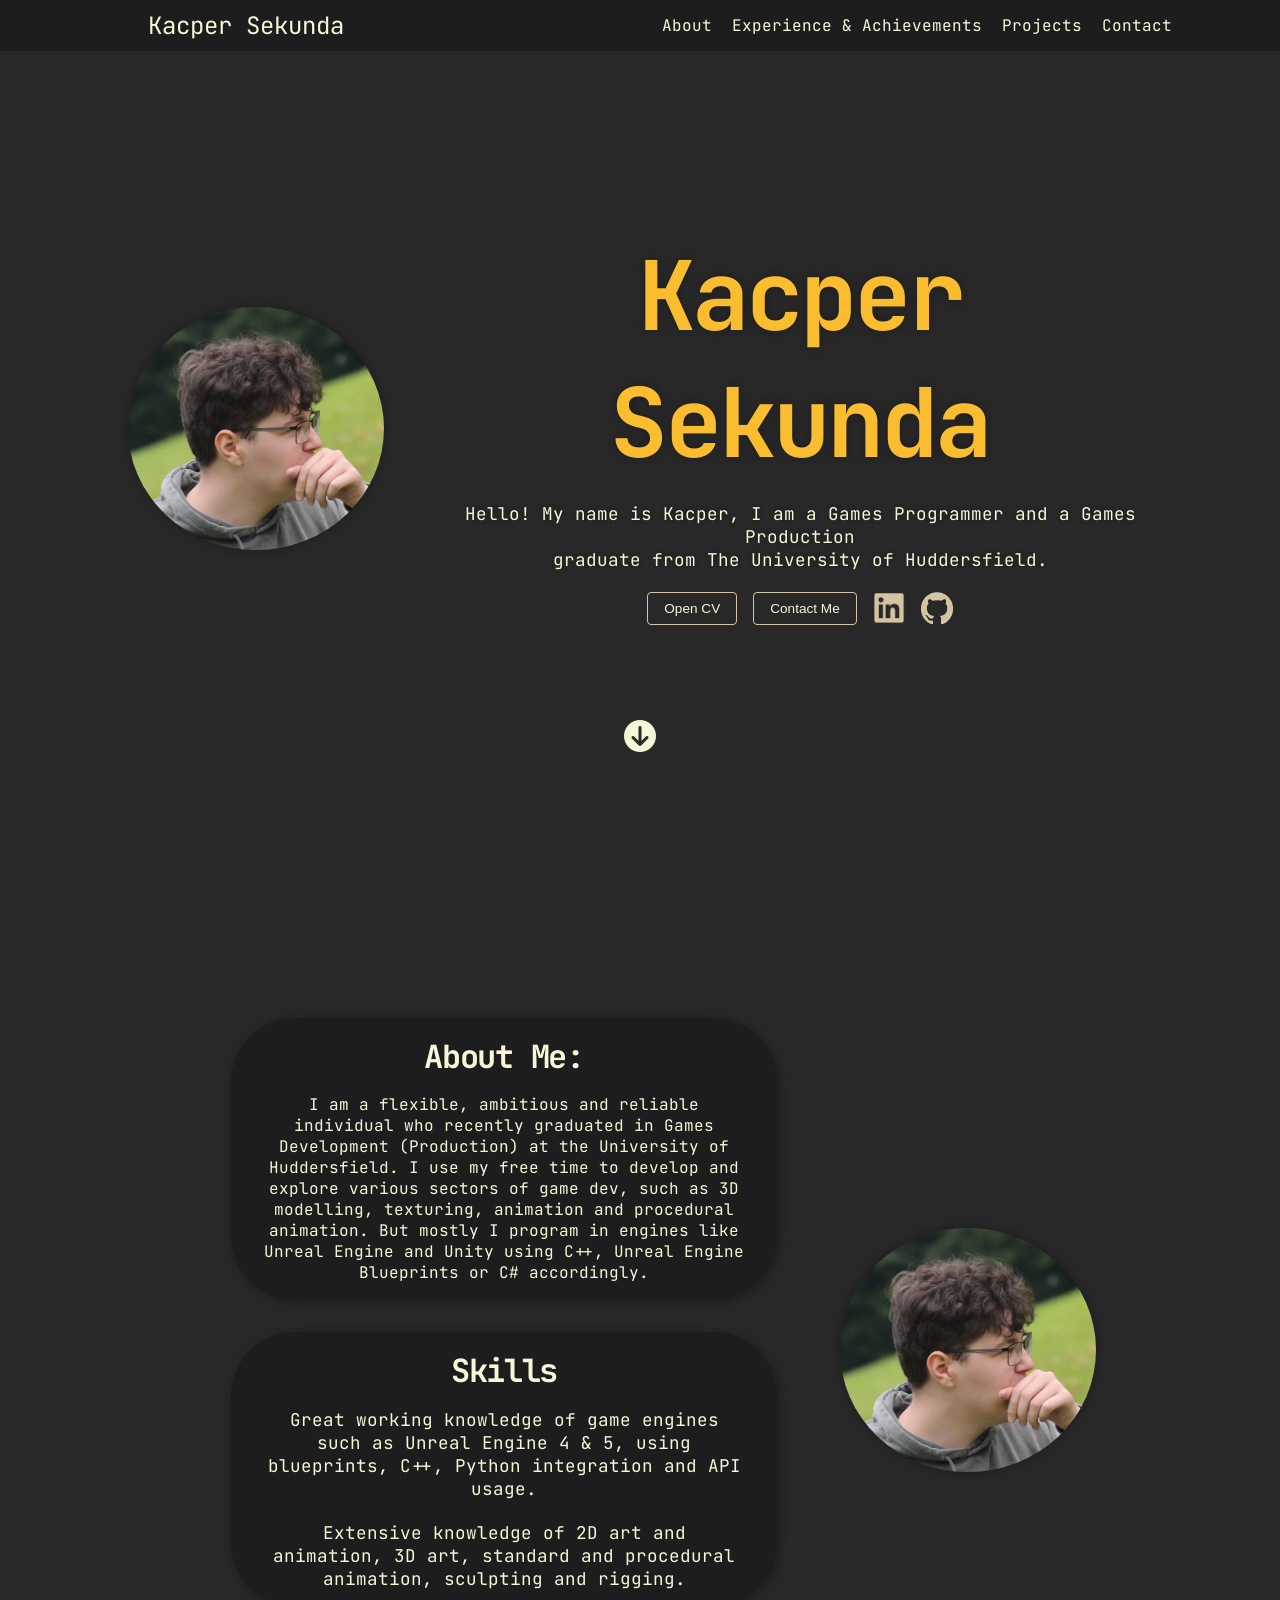
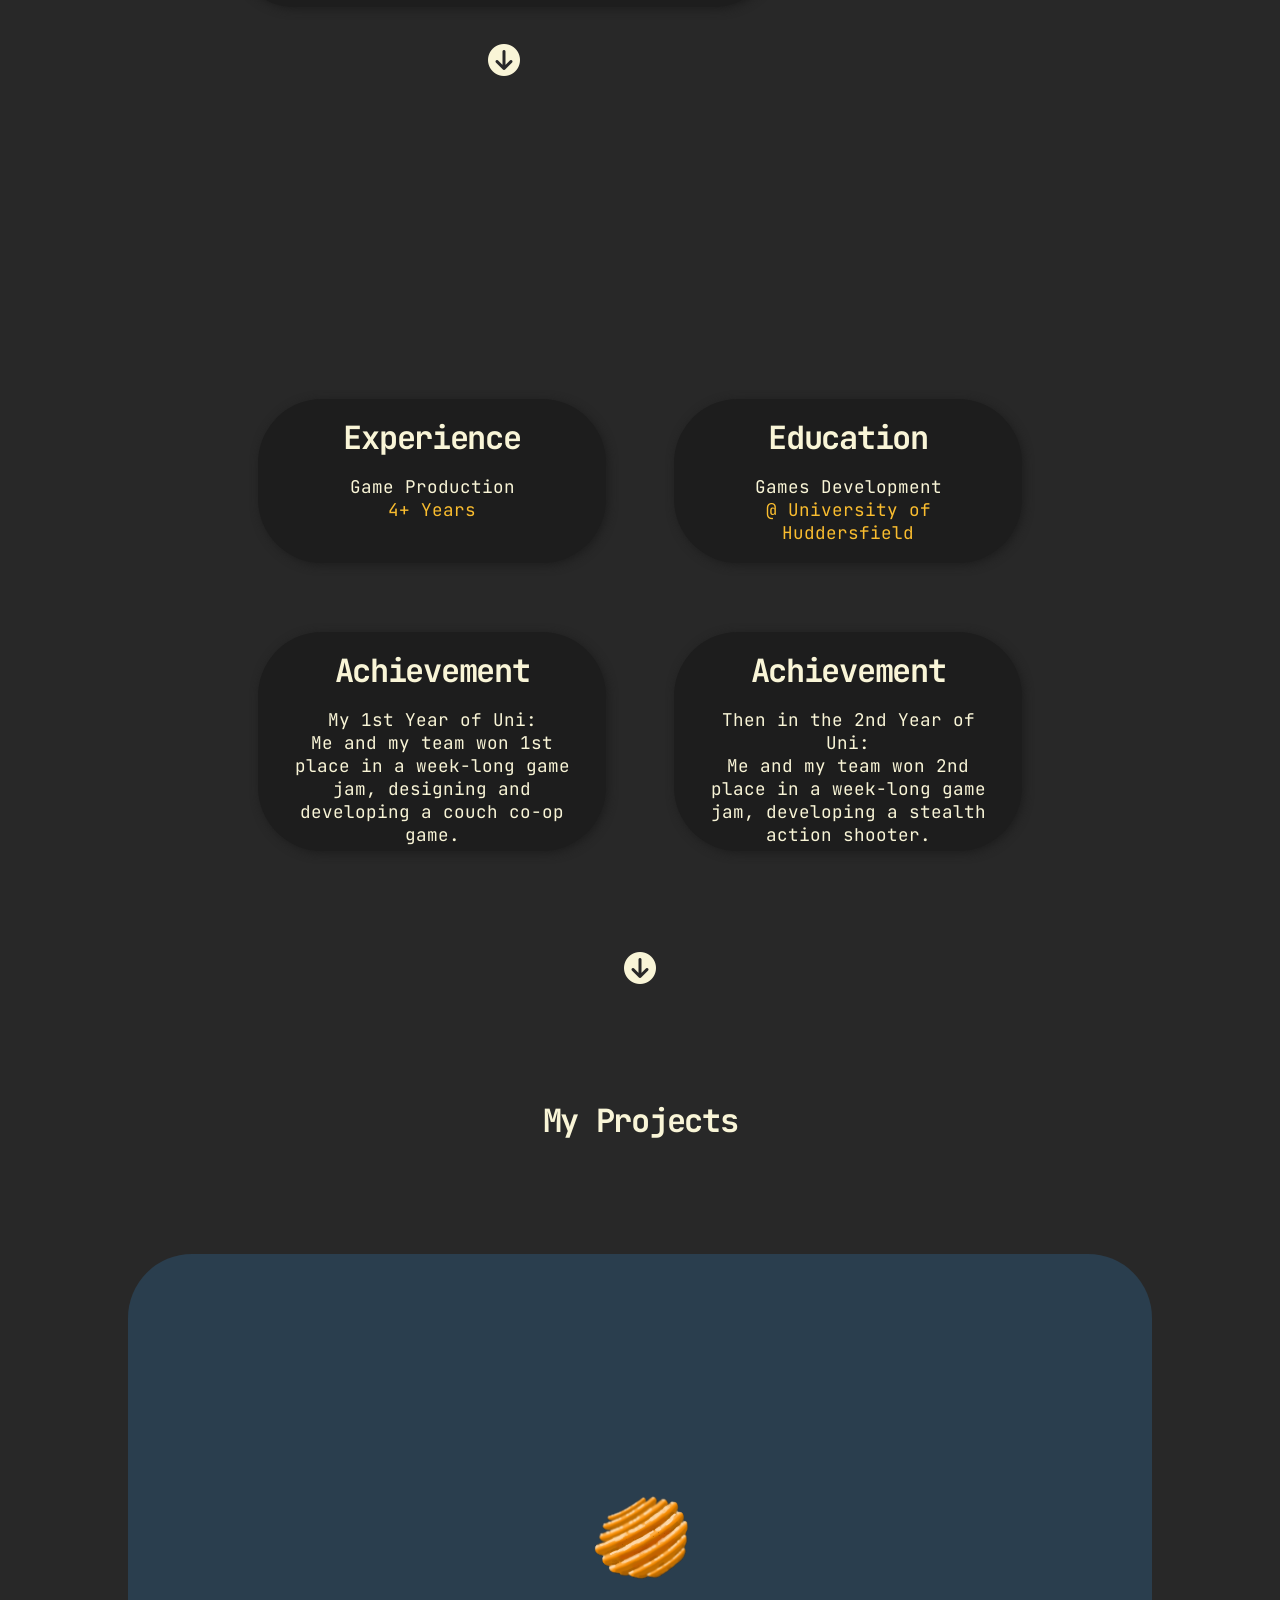
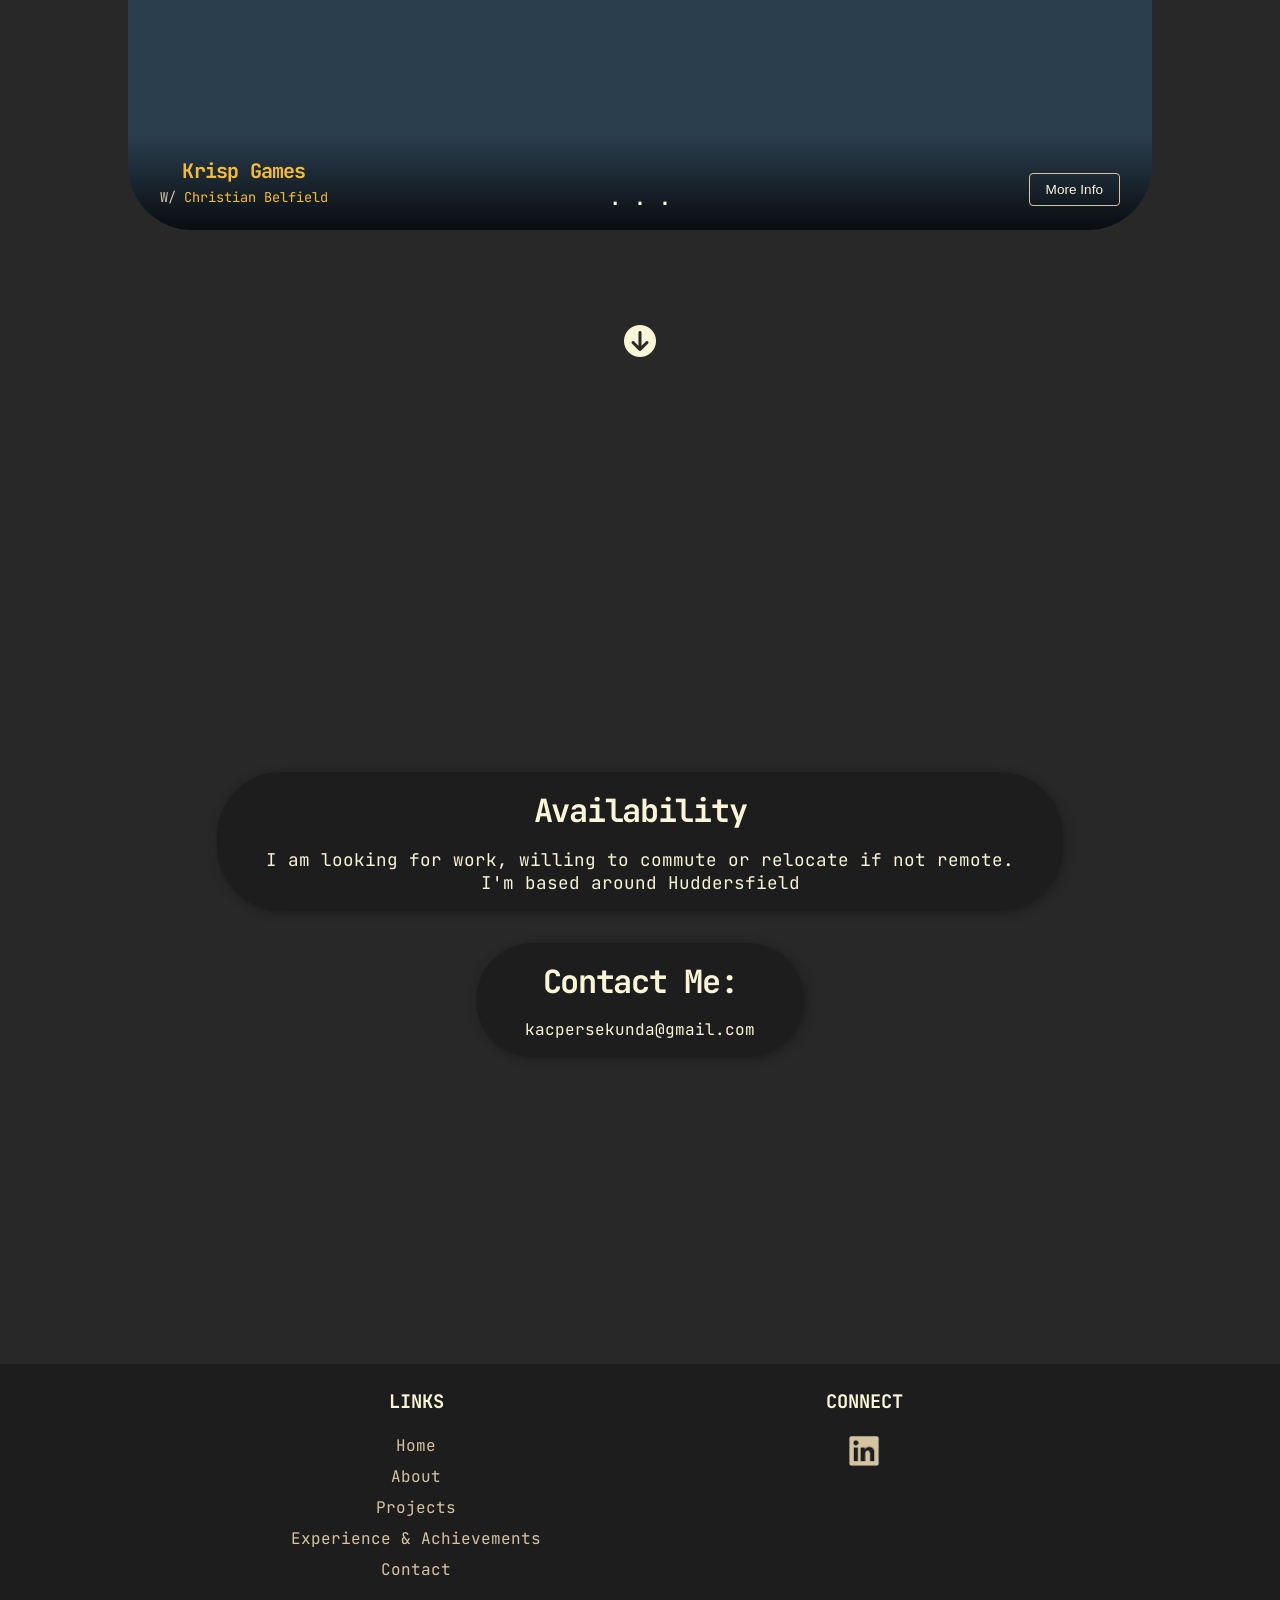
==== index.html @ 8e367804 "📜- Website Rewrite" ====
<!DOCTYPE html>
<html lang="en">

<!-- Google / Search Engine Tags -->
<meta itemprop="name" content="Kacper Sekunda's Dev Website" />
<meta itemprop="description" content="Learn more about me and my work!" />
<meta itemprop="image" content="" />

<!-- Facebook Meta Tags -->
<meta property="og:url" content="https://www.kacpersekundadev.co.uk/" />
<meta property="og:type" content="website" />
<meta property="og:title" content="Kacper Sekunda's Dev Website" />
<meta property="og:description" content="Learn more about me and my work!" />
<meta property="og:image" content="" />

<!-- Twitter Meta Tags -->
<meta name="twitter:card" content="summary_large_image" />
<meta name="twitter:title" content="Kacper Sekunda's Dev Website" />
<meta name="twitter:description" content="Learn more about me and my work!" />
<meta name="twitter:image" content="" />


<head>
    <meta charset="UTF-8">
    <meta name="viewport" content="width=device-width, initial-scale=1.0">
    <title>My Portfolio</title>
    <link rel="stylesheet" href="style.css"/>
    <link rel="stylesheet" href="https://cdnjs.cloudflare.com/ajax/libs/font-awesome/6.5.0/css/all.min.css">
</head>
<body>
    <nav id="header">
        <script>
        fetch('/modules/header.html')
        .then(r => r.text())
        .then(d => document.getElementById('header').innerHTML = d);
    </script>  
    </nav>
    <section id="home">
        <div class="profile">
            <img class="profile-picture" src="assets\profile-picture.png">
            <div class="profile-description">
                <h1 class="home-title-text">Kacper Sekunda</h1>
                <p class="home-text-p1">Hello! My name is Kacper, I am a Games Programmer and a Games Production <br> graduate from The University of Huddersfield.</p>
                <br>
                <div class="profile-links">
                    <button class="button" onclick="window.open('assets/CV-2026.pdf')">Open CV</button>
                    <button class="button" onclick="location.href='#contact'">Contact Me</button>
                    <img src="./assets/linkedin-logo.png" alt="LinkedIn Profile"
                    class="icon" onclick="location.href='https://www.linkedin.com/in/kacper-sekunda-793a212b4/'"
                    />
                    <img src="./assets/github-logo.png" alt="Github Profile"
                    class="icon" onclick="location.href='https://github.com/Kacper-Sekunda/'"
                    />
                </div>
            </div>
        </div>
        <a class="home-arrow" href="#about"><i class="fa-solid fa-circle-arrow-down"></i></a>
    </section>
    <section id="about">
        <div class="about-container">
            <div class="panel-2">
                <h2>About Me:</h2>
                <p">I am a flexible, ambitious and reliable individual who recently graduated in Games Development (Production) 
                at the University of Huddersfield. I use my free time to develop and explore various sectors of game dev, such as 3D modelling, texturing, animation 
                and procedural animation. But mostly I program in engines like Unreal Engine and Unity using C++, Unreal Engine Blueprints or C# accordingly.</p> 
            </div>
            <div class="panel-2">
                <h2>Skills</h2>
                <p>Great working knowledge of game engines such as Unreal Engine 4 & 5, using blueprints, C++, Python integration and API usage.</p>
                <br>
                <p>Extensive knowledge of 2D art and animation, 3D art, standard and procedural animation, sculpting and rigging.</p>
            </div>
            <a class="home-arrow" href="#achievements"><i class="fa-solid fa-circle-arrow-down"></i></a>
        </div>
        <img class="about-picture" src="assets\profile-picture.png" alt="Kacper's Profile Picture">
    </section>
    <section id="achievements">
        <div class="about-grid">
            <div class="panel">
                <h2>Experience</h2>
                <p>Game Production</p>
                <p style="color: var(--highlight);">4+ Years</p>
            </div>
            <div class="panel">
                <h2>Education</h2>
                <p>Games Development</p>
                <p style="color: var(--highlight);">@ University of Huddersfield</p>
            </div>
            <div class="panel">
                <h2>Achievement</h2>
                <p>My 1st Year of Uni:</p>
                <p>Me and my team won 1st place in a week-long game jam, designing and developing a couch co-op game.</p>
            </div>
            <div class="panel">
                <h2>Achievement</h2>
                <p>Then in the 2nd Year of Uni:</p>
                <p>Me and my team won 2nd place in a week-long game jam, developing a stealth action shooter.</p>
            </div>
        </div>
        <a class="home-arrow" href="#projects"><i class="fa-solid fa-circle-arrow-down"></i></a>
    </section>
    <section id="projects">
        <!--Skillthrive tutorial for image slider: https://www.youtube.com/watch?v=McPdzhLRzCg-->
        <h2 style="margin-top: -12rem;">My Projects</h2>
        <div class="slider-wrapper">
            <div class="slider">
                <div class="project">
                <img src="assets\Krisp-Background.png">
            <div class="project-info">
                <div class="project-text">
                    <h2><a style="color: var(--highlight);" href="https://www.krispgames.co.uk">Krisp Games</a></h2>
                    <p>W/ <a style="color: var(--highlight);" href="https://www.christianbelfielddev.co.uk">Christian Belfield</a></p>
                </div>
                <button class="button" onclick="location.href='https://www.krispgames.co.uk'">More Info</button>
            </div>
            </div>
            <div class="project">
                <img src="assets\Corpo-Rats_ Reloaded (TEMP-ART2).png">
                <div class="project-info">
                    <div class="project-text">
                        <h2>Corpo-Rats: Reloaded</h2>
                        <p>@ <a style="color: var(--highlight);" href="https://www.krispgames.co.uk">Krisp Games</a></p>
                    </div>
                    <button class="button" onclick="location.href='https://www.krispgames.co.uk/projects/Corpo-Rats'">More Info</button>
                </div>
            </div>
            <div class="project">
                <img src="assets\TremorSplashFinal.png">
                <div class="project-info">
                    <div class="project-text">
                        <h2>Supercharged</h2>
                        <p>University Team Project</p>
                    </div>
                    <button class="button" onclick="location.href='project3.html'">More Info</button>
                </div>
            </div>
            </div>
            <div class="slider-nav">
                <button onclick="scrollToSlide(0)">.</button>
                <button onclick="scrollToSlide(1)">.</button>
                <button onclick="scrollToSlide(2)">.</button>
            </div>
        </div>
        <a class="home-arrow" href="#contact"><i class="fa-solid fa-circle-arrow-down"></i></a>
    </section>
    <section id="contact">
        <div class="panel-2" style="width: fit-content; height: fit-content; padding: 1rem 3rem;">
            <h2>Availability</h2>
            <p>I am looking for work, willing to commute or relocate if not remote.</p> 
            <p>I'm based around Huddersfield</p> 
        </div>
        <div class="panel-2" style="width: fit-content; height: fit-content; padding: 1rem 3rem;">
            <h2>Contact Me:</h2>
            <p">kacpersekunda@gmail.com</p> 
        </div>
    </section>
    <div id="footer">
        <script>
        fetch('/modules/footer.html')
        .then(r => r.text())
        .then(d => document.getElementById('footer').innerHTML = d);
        </script>
    </div>
    

    <script>
        function scrollToSlide(index) {
            const slider = document.querySelector('.slider');
            slider.scrollTo({
                left: slider.offsetWidth * index,
                behavior: 'smooth'
            });
        }
    </script>        

</body>
</html>
---- style.css ----
@import url('https://fonts.googleapis.com/css2?family=JetBrains+Mono:ital,wght@0,100..800;1,100..800&display=swap');

:root {
    --primary: #282828;
    --primary-dark: #1d1d1d;
    --secondary: #f9f5d7;
    --secondary-dark: #d5c4a1;
    --highlight: #fabd2f;
}

html{
    scroll-behavior: smooth;
    overflow-x: hidden;
}

* {
    margin: 0;
    padding: 0;
}

body {
    margin: 0;
    min-height: 100vh;
    display: flex;
    flex-direction: column;
    align-items: center;
    justify-content: center;
    background: var(--primary);
    color: var(--secondary);
    font-family: "JetBrains Mono", monospace;
    text-align: center;
    overflow-x: hidden;
}

body:hover {
    cursor: default;
}

h1 {
    margin: 0 0 16px;
    font-size: clamp(2.5rem, 5vw, 4rem);
    letter-spacing: -0.04em;
    color: var(--secondary);
}

h2 {
    margin: 0 0 16px;
    font-size: 2rem;
    letter-spacing: -0.04em;
    color: var(--secondary);
}
      
p {
    margin: 0;
    font-size: 1.1rem;
    color: var(--secondary);
}

a {
    color: var(--secondary);
    text-decoration: none;
    text-decoration-color: var(--secondary-dark);
    transition: all 300ms ease;
}

a:hover {
    cursor: pointer;
}

.header a:hover {
    color: var(--secondary);
    text-decoration: underline;
    text-underline-offset: .4rem;
    text-decoration-color: var(--highlight);
    text-decoration-thickness: .1rem;
}

/* --------- BUTTONS --------- */

.button {
    background-color: transparent;
    color: var(--secondary);
    border: 1px solid var(--secondary-dark);
    padding: 8px 16px;
    font-size: 0.85rem;
    cursor: pointer;
    border-radius: 4px;
    transition: all 200ms ease;
}

.button:hover {
    background-color: var(--highlight);
    color: var(--primary);
    border-color: var(--highlight);
    transform: translateY(-2px);
    box-shadow: 0px 4px 12px rgba(250, 189, 47, 0.3);
}

.button:active {
    transform: translateY(0px);
}

/* --------- NAVIGATION --------- */

#navigation {
    position: fixed;
    top: 0;
    left: 0;
    padding: 2rem;
    width: 100%;
    background-color: var(--primary-dark);
    display: flex;
    justify-content: space-between;
    align-items: center;
    padding: 10px 20px;
    z-index: 2;
}

.nav-title {
    display: flex;
    font-size: 1.5rem;
    padding-left: 10%;
}

.nav-links {
    list-style: none;
    display: flex;
    gap: 20px;
    padding-right: 10%;
}


/* --------- HOME --------- */

#home {
    display: flex;
    height: 100vh;
    width: 100%;
    align-items: center;
    justify-content: center;
    flex-direction: column;
}

.profile {
    display: flex;
    width: 80%;
    align-items: center;
    justify-content: center;
    justify-items: center;
    grid-template-columns: repeat(2, 1fr);
    gap: 4rem;
}

.profile-picture {
    width: 25%;
    border-radius: 100%;
    box-shadow: 0px 0px 10px var(--primary-dark);
}

.home-title-text {
    width: fit-content;
    height: fit-content;
    font-size: 6rem;
    color: var(--highlight);
    text-shadow: 0px 0px 10px var(--primary-dark);
}

.home-text-p1 {
    width: fit-content;
    height: fit-content;
    text-shadow: 0px 0px 4px var(--primary-dark);
}

.profile-links {
    display: flex;
    align-content: center;
    justify-content: center;
    gap: 1rem;
}

.icon {
    width: 2rem;
    height: 2rem;
}

.icon:hover {
    cursor: pointer;
}

.home-arrow {
    font-size: 2rem;
    position: relative;
    bottom: -10%;
}

/* --------- ABOUT --------- */

#about {
    display: flex;
    height: 100vh;
    width: 100%;
    align-items: center;
    justify-content: center;
    flex-direction: row;
    gap: 1rem;
}

.about-container {
    display: flex;
    flex-direction: column;
    align-items: center;
    width: 50%;
    gap: 2rem;
}

.about-picture {
    width: 20%;
    border-radius: 100%;
    box-shadow: 0px 0px 10px var(--primary-dark);
}

.panel-2 {
    background-color: var(--primary-dark);
    border-radius: 4rem;
    width: 75%;
    height: 90%;
    padding: 1rem 2rem;
    box-shadow: 2px 2px 10px var(--primary-dark);
    border: 1px solid transparent;
    transition: border-color 200ms ease;
}

.panel-2:hover {
    border-color: var(--highlight);
}

/* --------- ACHIEVEMENTS --------- */

#achievements {
    display: flex;
    height: 100vh;
    width: 100%;
    align-items: center;
    justify-content: center;
    flex-direction: column;
}

.panel {
    background-color: var(--primary-dark);
    border-radius: 4rem;
    width: 80%;
    height: 80%;
    padding: 1rem 2rem;
    box-shadow: 2px 2px 10px var(--primary-dark);
    border: 1px solid transparent;
    transition: border-color 200ms ease;
}

.panel:hover {
    border-color: var(--highlight);
}

.about-grid {
    width: 60%;
    display: grid;
    align-items: center;
    justify-content: center;
    justify-items: center;
    grid-template-columns: repeat(2, 1fr);
    gap: 4rem;
}

/* --------- PROJECTS --------- */

#projects {
    display: flex;
    height: 100vh;
    width: 100%;
    align-items: center;
    justify-content: center;
    flex-direction: column;
    padding: 2rem;
}

.project {
    position: relative;
}

.project-info {
    position: absolute;
    bottom: 0;
    left: 0;
    width: 100%;
    padding: 1.5rem 2rem;
    background: linear-gradient(transparent, rgba(0, 0, 0, 0.8));
    border-radius: 0 0 3rem 3rem;
    display: flex;
    align-items: flex-end;
    justify-content: space-between;
    box-sizing: border-box;
}

.project-text h2 {
    margin: 0 0 0.25rem;
    font-size: 1.25rem;
}

.project-text p {
    font-size: 0.85rem;
    color: var(--secondary-dark);
}

/* --------- CAROUSEL --------- */

.slider-wrapper {
    position: relative;
    max-width: 64rem;
    margin: 0 auto;
    overflow: hidden;
    margin-top: 6rem;
}

.slider {
    display: flex;
    aspect-ratio: 16 / 9;
    overflow-x: auto;
    scroll-snap-type: x mandatory;
    scroll-behavior: smooth;
    border-radius: 4rem;
    scrollbar-width: none;
}

.slider::-webkit-scrollbar {
    display: none; /* Chrome, Safari, Edge */
}

.project {
    flex: 0 0 100%;
    scroll-snap-align: start;
}

.project img {
    width: 100%;
    height: 100%;
    object-fit: cover;
}

.slider-nav {
    display: flex;
    column-gap: 1rem;
    position: absolute;
    bottom: 1.25rem;
    left: 50%;
    transform: translateX(-50%);
    z-index: 1;
}

.slider-nav button {
    background: none;
    border: none;
    color: var(--secondary);
    font-size: 2rem;
    cursor: pointer;
    padding: 0;
    line-height: 1;
}

.slider-nav button:hover {
    color: var(--highlight);
}

/* --------- CONTACT --------- */

#contact {
    display: flex;
    height: 100vh;
    width: 100%;
    align-items: center;
    justify-content: center;
    flex-direction: column;
    gap: 2rem;
}

/* --------- Footer --------- */

.footer {
    width: 100vw;
    padding: 25px 15%;
    background-color: var(--primary-dark);
    color: var(--secondary);
    display: flex;
    box-sizing: border-box;
    text-align: center;
    align-self: stretch;
    
}

.footer div{

    flex: 1;
    text-align: center;
}

.footer div p{
    color:var(--secondary-dark);
 
}

.footer div a{
    color:var(--secondary-dark);
    display: block;
    text-decoration: none;
    margin-bottom: 10px;
}
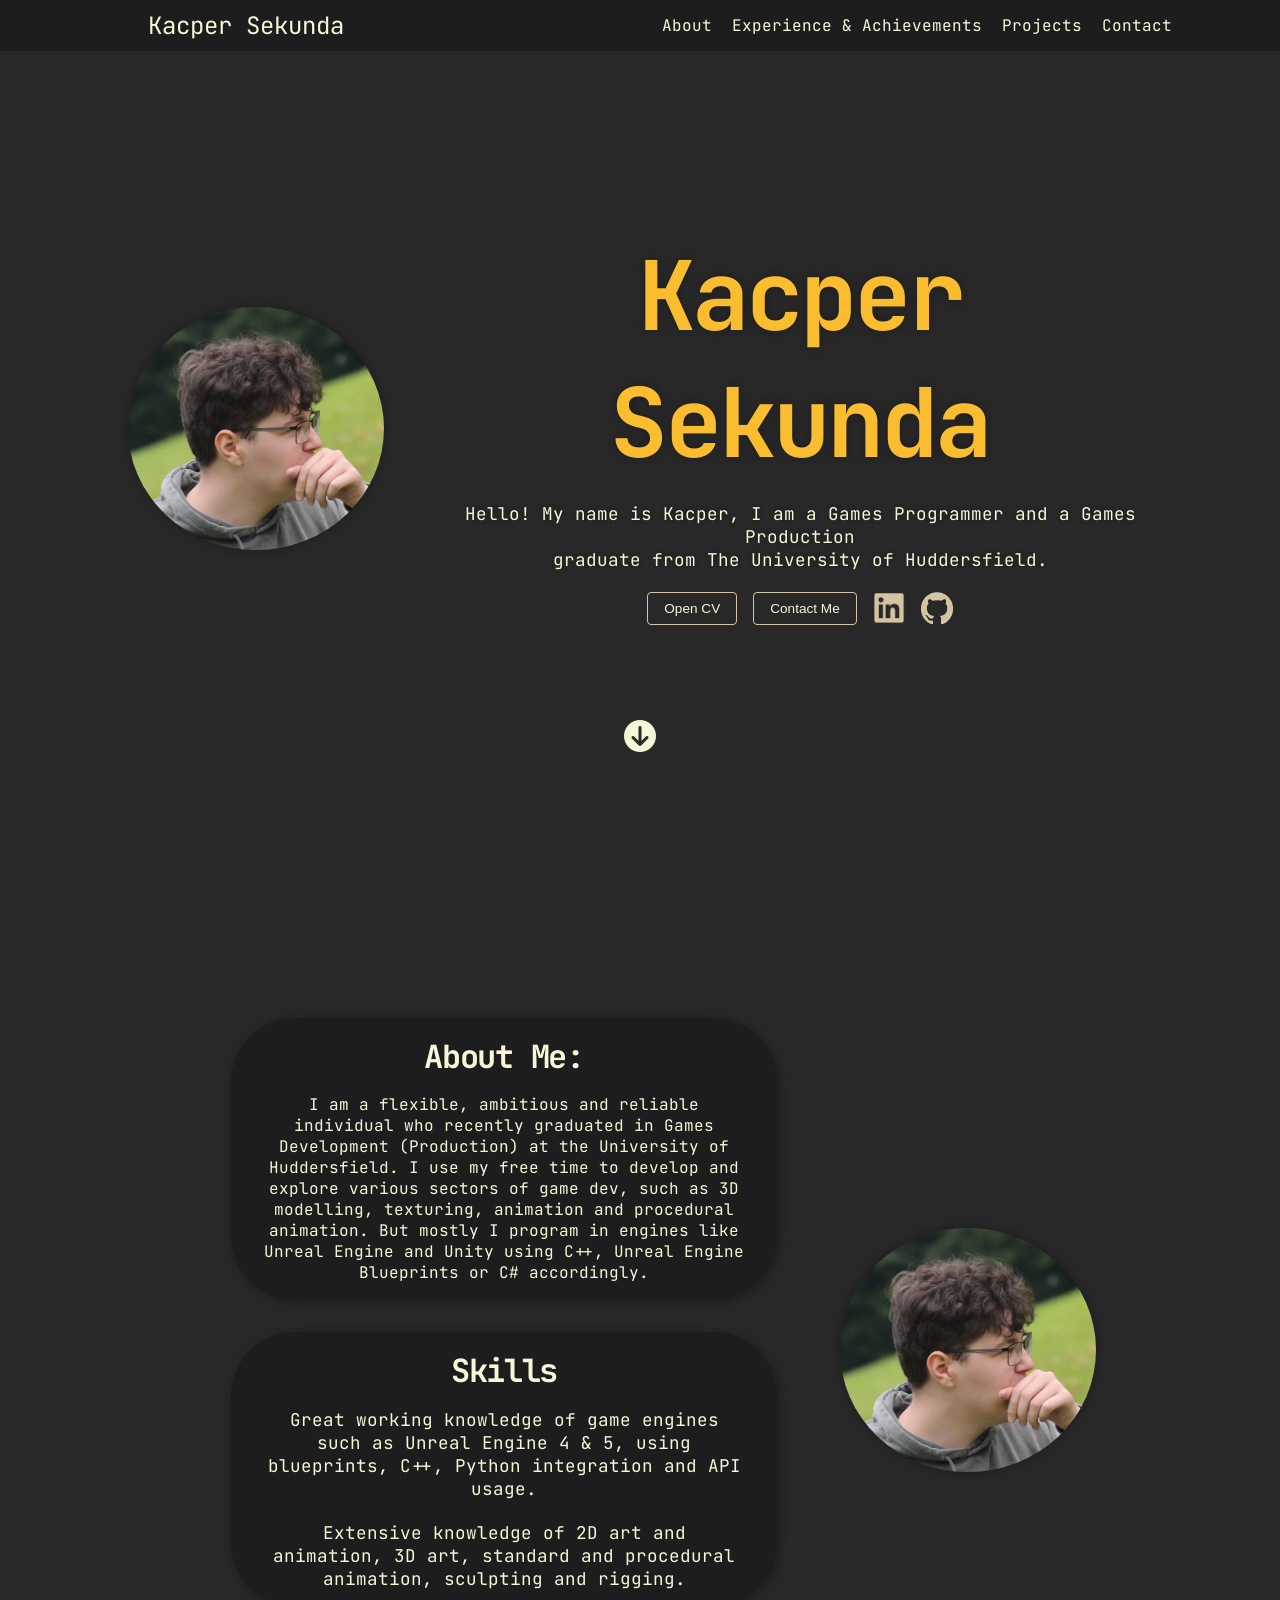
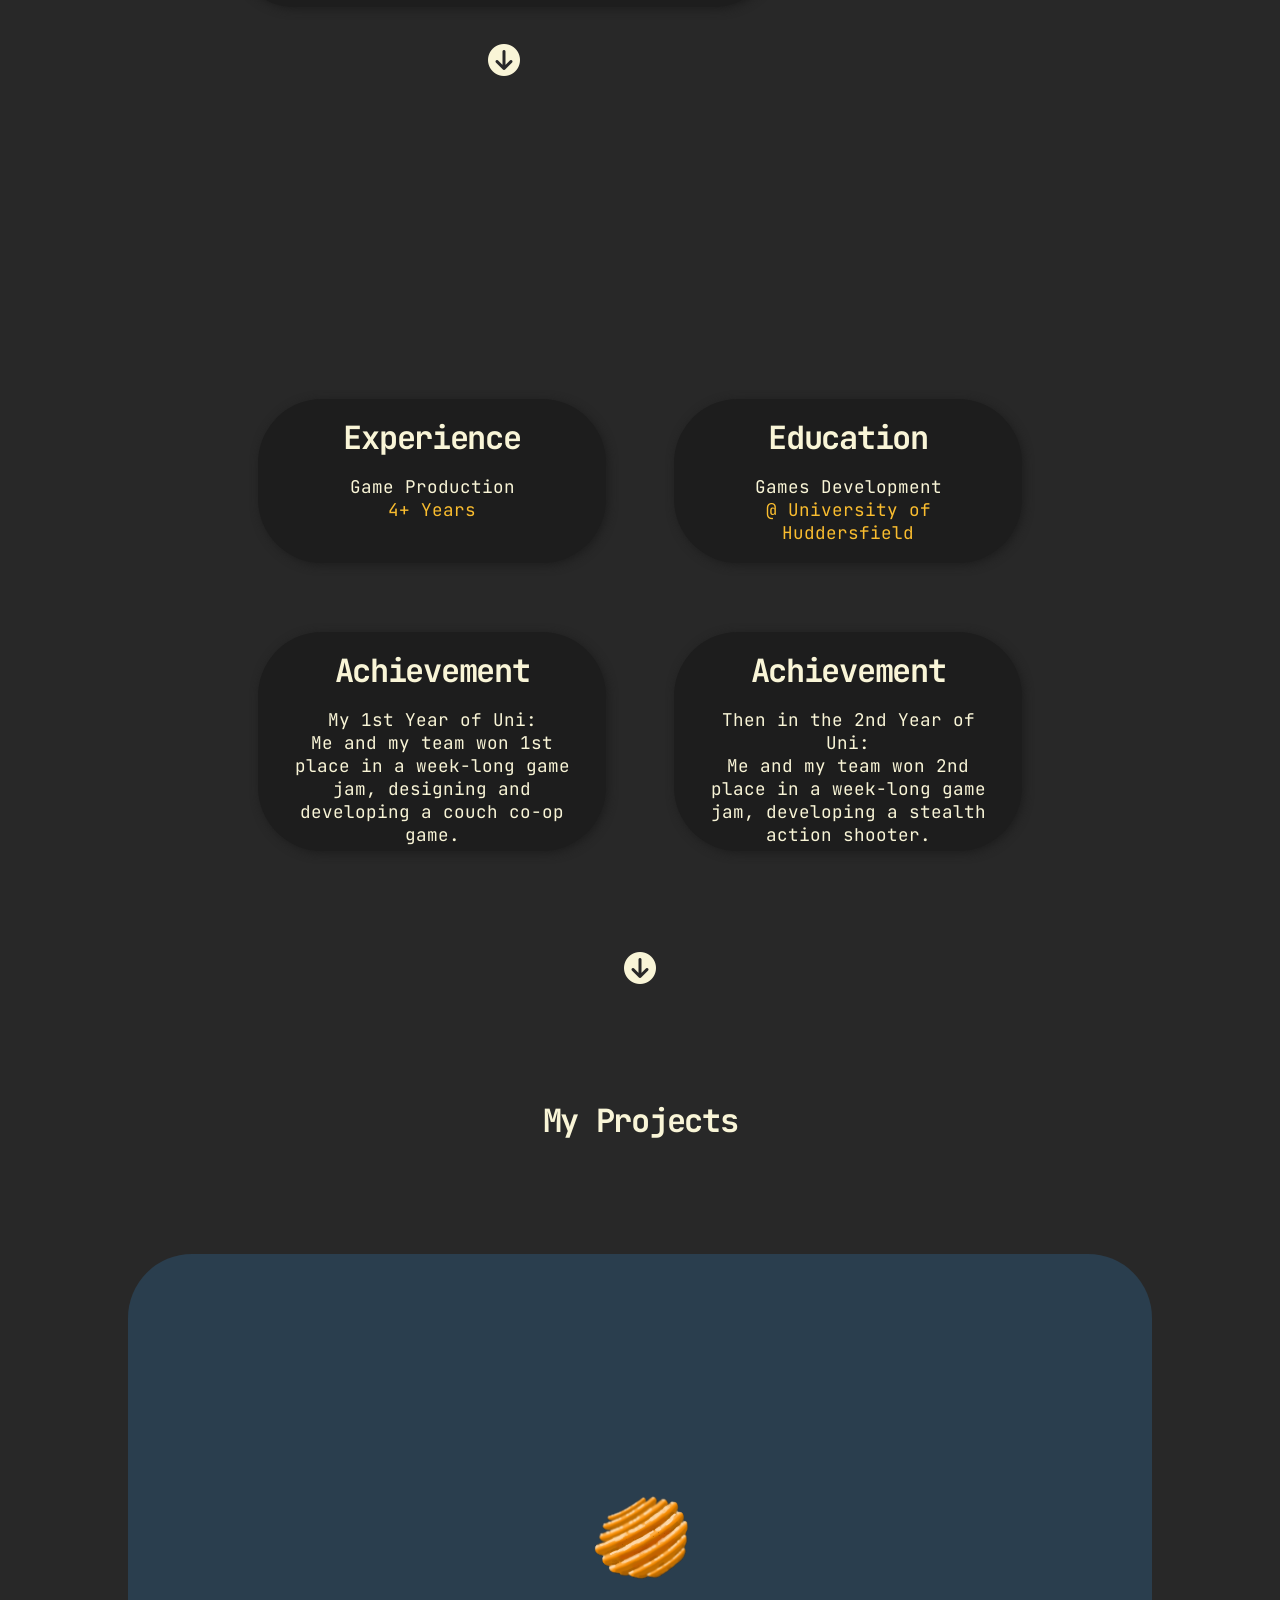
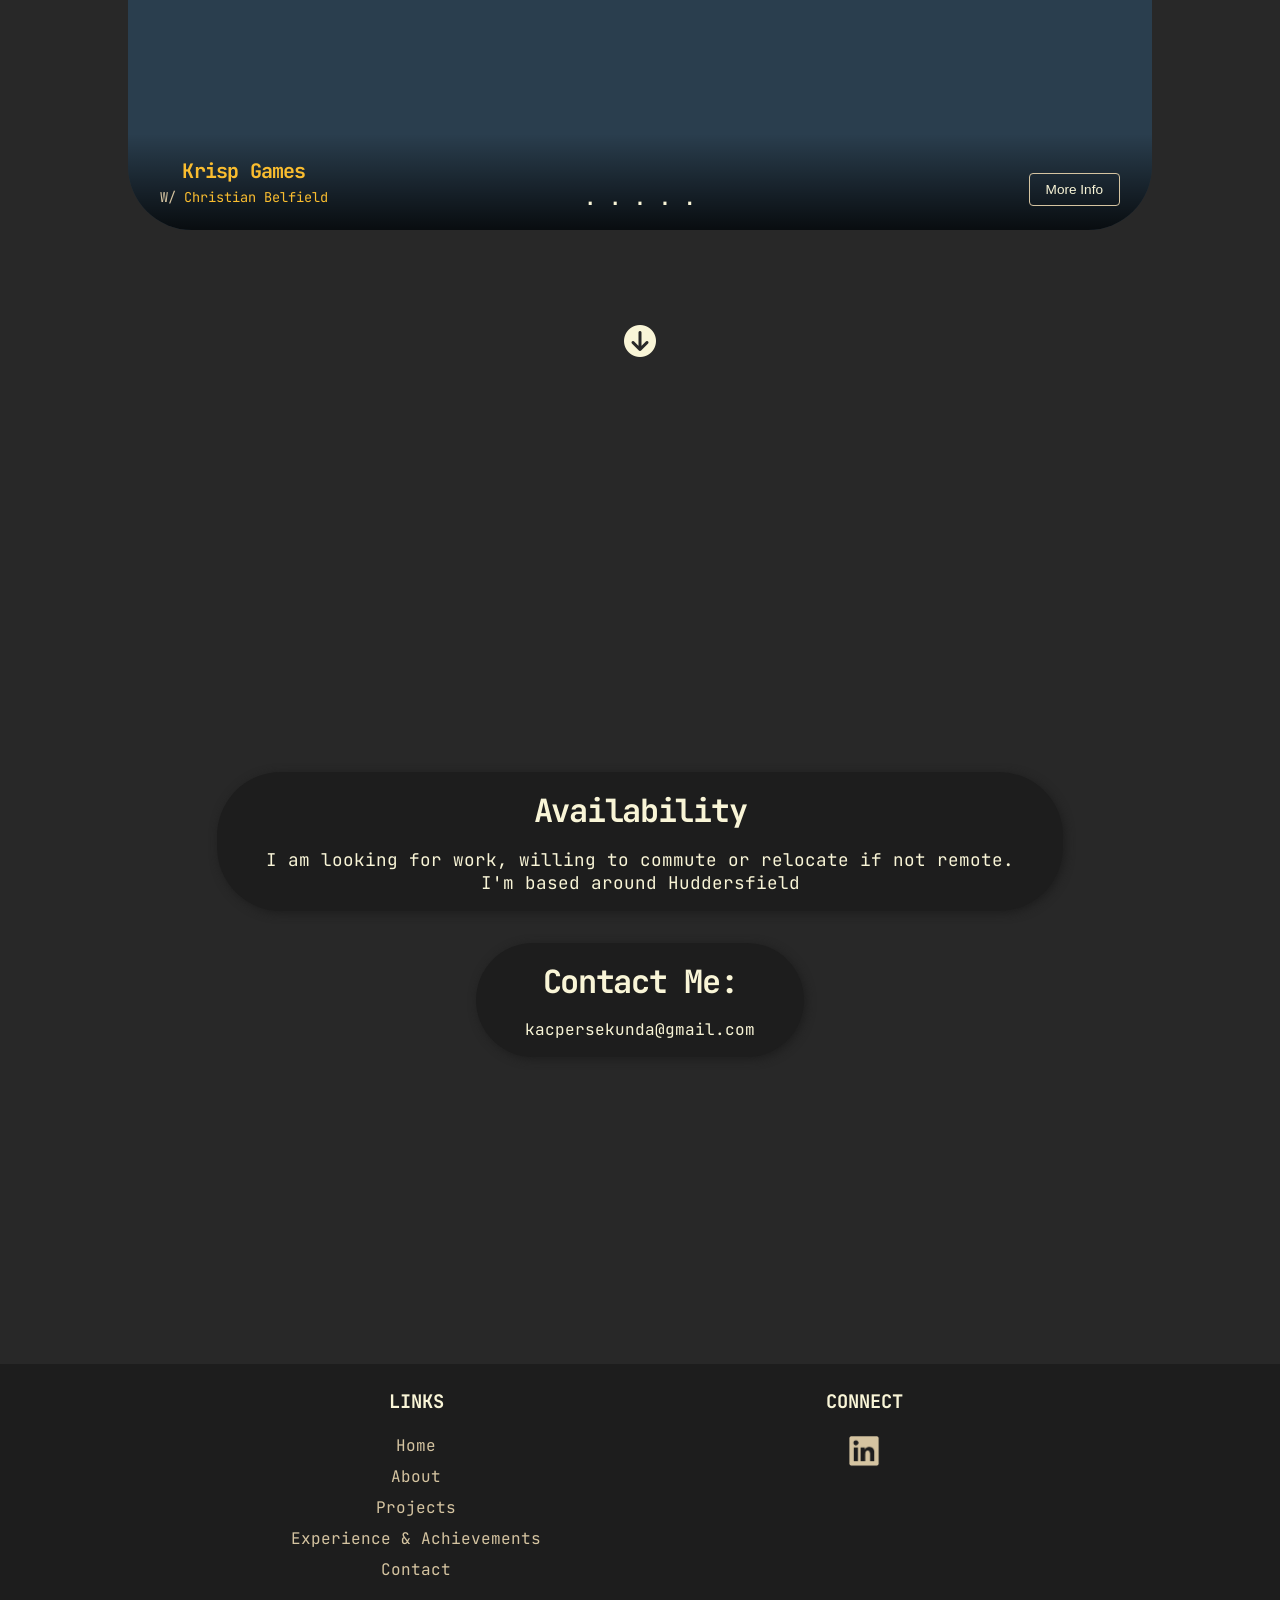
==== commit 2815522d: "📜- Updated Projects" ====
--- a/index.html
+++ b/index.html
@@ -1,26 +1,24 @@
 <!DOCTYPE html>
 <html lang="en">
+<head>
+    <!-- Google / Search Engine Tags -->
+    <meta itemprop="name" content="Kacper Sekunda's Dev Website" />
+    <meta itemprop="description" content="Learn more about me and my work!" />
+    <meta itemprop="image" content="assets\profile-picture.png"/>
 
-<!-- Google / Search Engine Tags -->
-<meta itemprop="name" content="Kacper Sekunda's Dev Website" />
-<meta itemprop="description" content="Learn more about me and my work!" />
-<meta itemprop="image" content="" />
+    <!-- Facebook Meta Tags -->
+    <meta property="og:url" content="https://www.kacpersekundadev.co.uk/" />
+    <meta property="og:type" content="website" />
+    <meta property="og:title" content="Kacper Sekunda's Dev Website" />
+    <meta property="og:description" content="Learn more about me and my work!" />
+    <meta property="og:image" content="assets\profile-picture.png"/>
 
-<!-- Facebook Meta Tags -->
-<meta property="og:url" content="https://www.kacpersekundadev.co.uk/" />
-<meta property="og:type" content="website" />
-<meta property="og:title" content="Kacper Sekunda's Dev Website" />
-<meta property="og:description" content="Learn more about me and my work!" />
-<meta property="og:image" content="" />
+    <!-- Twitter Meta Tags -->
+    <meta name="twitter:card" content="summary_large_image" />
+    <meta name="twitter:title" content="Kacper Sekunda's Dev Website" />
+    <meta name="twitter:description" content="Learn more about me and my work!" />
+    <meta name="twitter:image" content="assets\profile-picture.png"/>
 
-<!-- Twitter Meta Tags -->
-<meta name="twitter:card" content="summary_large_image" />
-<meta name="twitter:title" content="Kacper Sekunda's Dev Website" />
-<meta name="twitter:description" content="Learn more about me and my work!" />
-<meta name="twitter:image" content="" />
-
-
-<head>
     <meta charset="UTF-8">
     <meta name="viewport" content="width=device-width, initial-scale=1.0">
     <title>My Portfolio</title>
@@ -129,9 +127,29 @@
                 <div class="project-info">
                     <div class="project-text">
                         <h2>Supercharged</h2>
-                        <p>University Team Project</p>
+                        <p>Uni Team Project - Trailer thanks to <a style="color: var(--highlight);" href="https://www.christianbelfielddev.co.uk";>Chris</a> -> <a style="color: var(--highlight);" href="https://www.youtube.com/watch?v=Yf3FneZyMq0">Tailer</a></p>
                     </div>
-                    <button class="button" onclick="location.href='project3.html'">More Info</button>
+                    <button class="button" onclick="location.href='/projects/supercharged.html'">More Info</button>
+                </div>
+            </div>
+            <div class="project">
+                <img src="assets\Seed_66 - sampleCount_8192.png">
+                <div class="project-info">
+                    <div class="project-text">
+                        <h2>Unity Ray Tracer</h2>
+                        <p>My first project in Unity</p>
+                    </div>
+                    <button class="button" onclick="location.href='https://github.com/Kacper-Sekunda/unityRayTracer'">More Info</button>
+                </div>
+            </div>
+            <div class="project">
+                <img src="assets\D-Interaction.png">
+                <div class="project-info">
+                    <div class="project-text">
+                        <h2>Diegetic Interaction Research</h2>
+                        <p>University Assignment</p>
+                    </div>
+                    <button class="button" onclick="location.href='/projects/diagetic-interactions.html'">More Info</button>
                 </div>
             </div>
             </div>
@@ -139,6 +157,8 @@
                 <button onclick="scrollToSlide(0)">.</button>
                 <button onclick="scrollToSlide(1)">.</button>
                 <button onclick="scrollToSlide(2)">.</button>
+                <button onclick="scrollToSlide(3)">.</button>
+                <button onclick="scrollToSlide(4)">.</button>
             </div>
         </div>
         <a class="home-arrow" href="#contact"><i class="fa-solid fa-circle-arrow-down"></i></a>
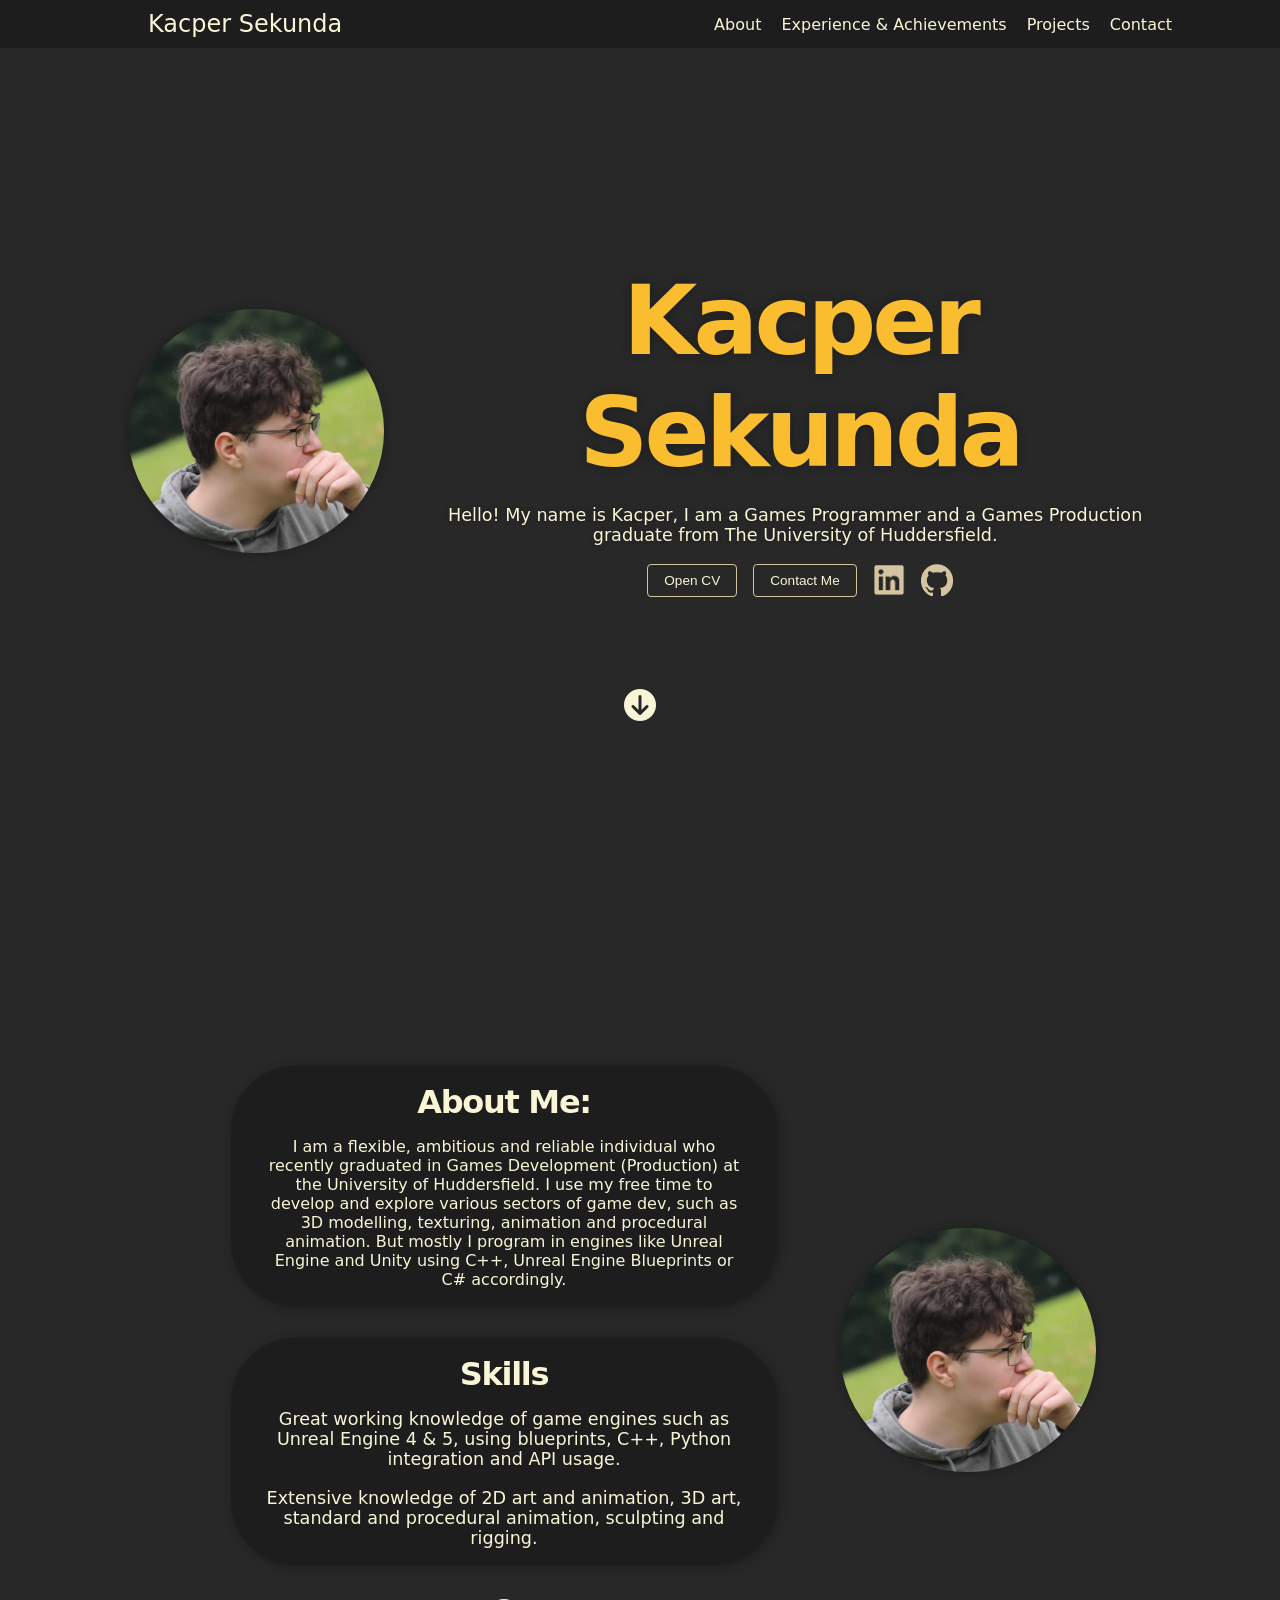
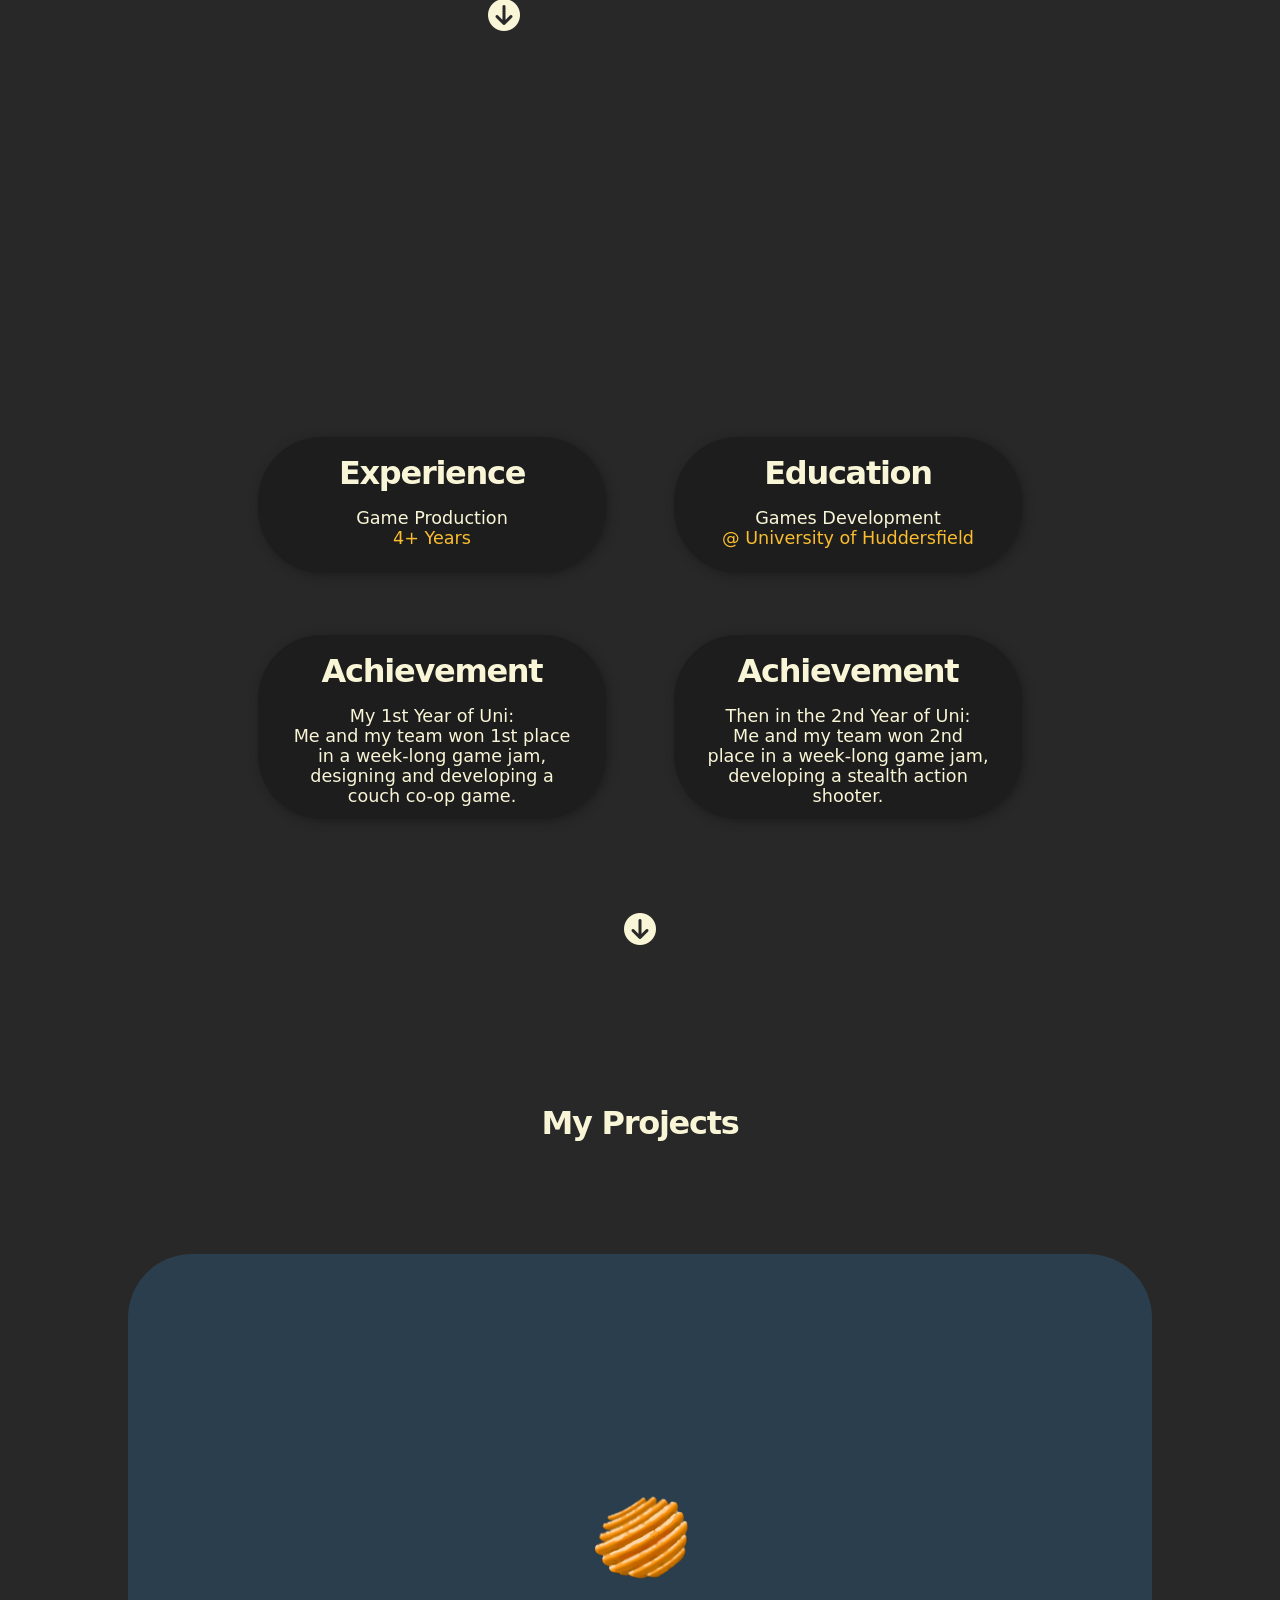
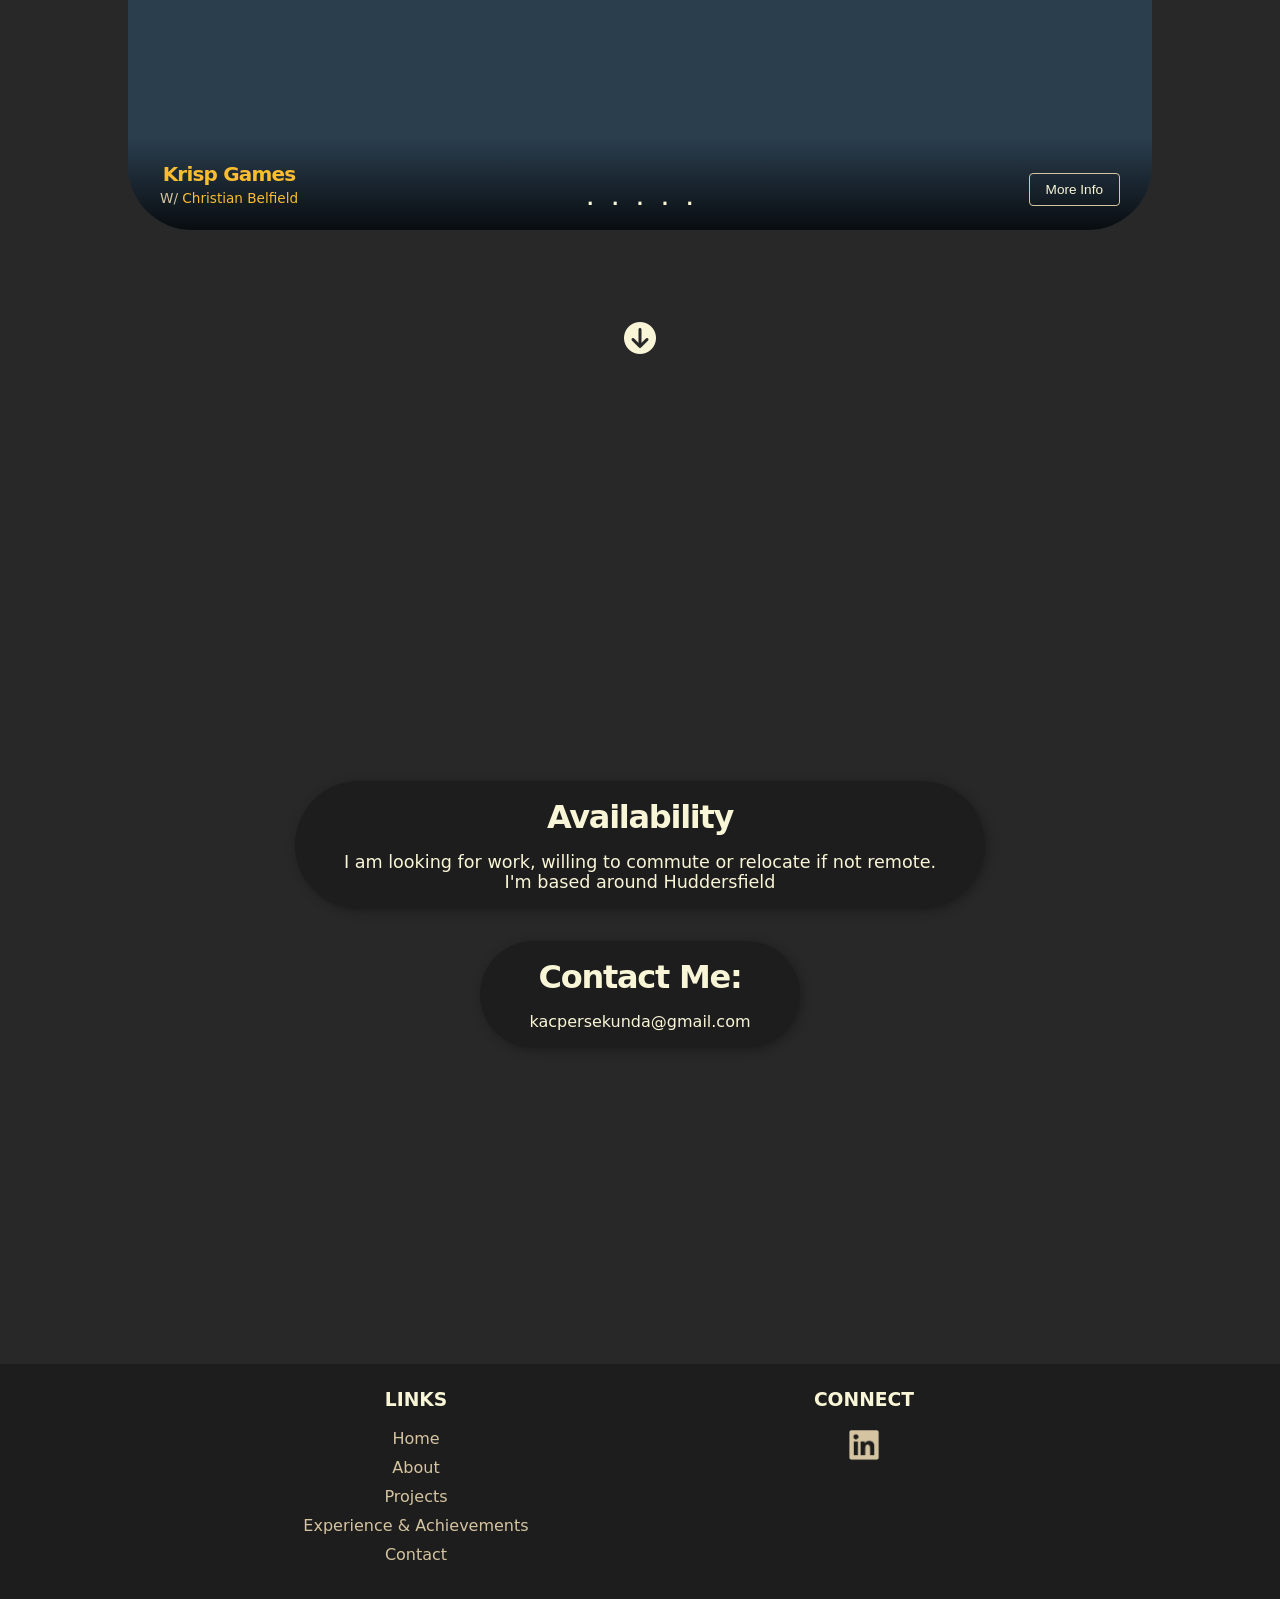
==== commit 24bd1f6c: "📜- Updated Projects" ====
--- a/index.html
+++ b/index.html
@@ -127,7 +127,7 @@
                 <div class="project-info">
                     <div class="project-text">
                         <h2>Supercharged</h2>
-                        <p>Uni Team Project - Trailer thanks to <a style="color: var(--highlight);" href="https://www.christianbelfielddev.co.uk";>Chris</a> -> <a style="color: var(--highlight);" href="https://www.youtube.com/watch?v=Yf3FneZyMq0">Tailer</a></p>
+                        <p>Uni Team Project - <a style="color: var(--highlight);" href="https://www.youtube.com/watch?v=Yf3FneZyMq0">Tailer</a></p>
                     </div>
                     <button class="button" onclick="location.href='/projects/supercharged.html'">More Info</button>
                 </div>
--- a/style.css
+++ b/style.css
@@ -27,7 +27,8 @@
     justify-content: center;
     background: var(--primary);
     color: var(--secondary);
-    font-family: "JetBrains Mono", monospace;
+    /*font-family: "JetBrains Mono", monospace;*/
+    font-family: Inter, system-ui, sans-serif;
     text-align: center;
     overflow-x: hidden;
 }
@@ -411,4 +412,42 @@
     display: block;
     text-decoration: none;
     margin-bottom: 10px;
+}
+
+/* PROJECTS */
+
+#individual-project {
+    display: grid;
+    grid-template-columns: 1fr 1fr;
+    grid-template-rows: auto auto;
+    grid-template-areas:
+        "title  text"
+        "image  text";
+    height: 100vh;
+    width: 70%;
+    max-width: 100rem;
+    margin: 0 auto;
+    gap: 2rem;
+    align-content: center;
+}
+
+#individual-project h1 {
+    grid-area: title;
+    align-self: end;
+    width: 80%;
+    margin-left: 10%;
+}
+
+#individual-project img {
+    grid-area: image;
+    width: 80%;
+    margin-left: 10%;
+    border-radius: 5rem;
+    align-self: start;
+}
+
+#individual-project #project-text {
+    grid-area: text;
+    align-self: center;
+    text-align: left;
 }
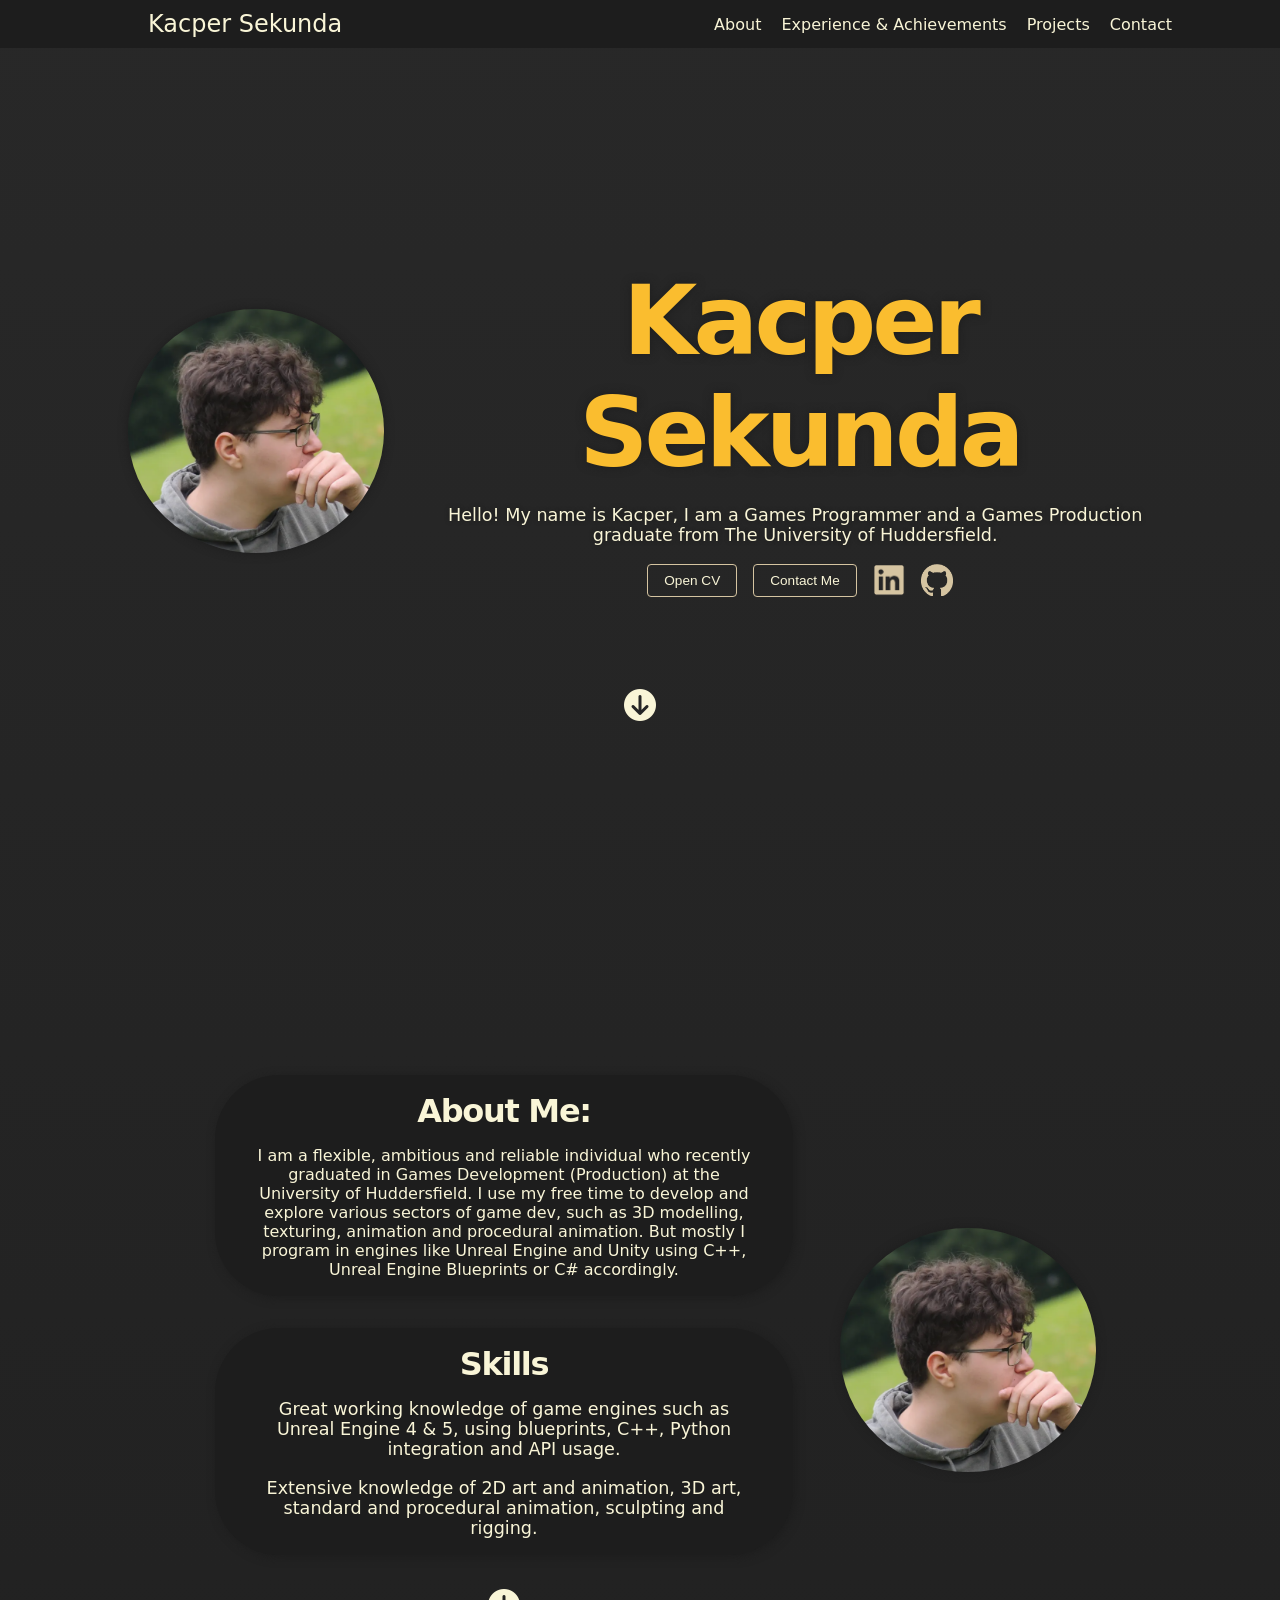
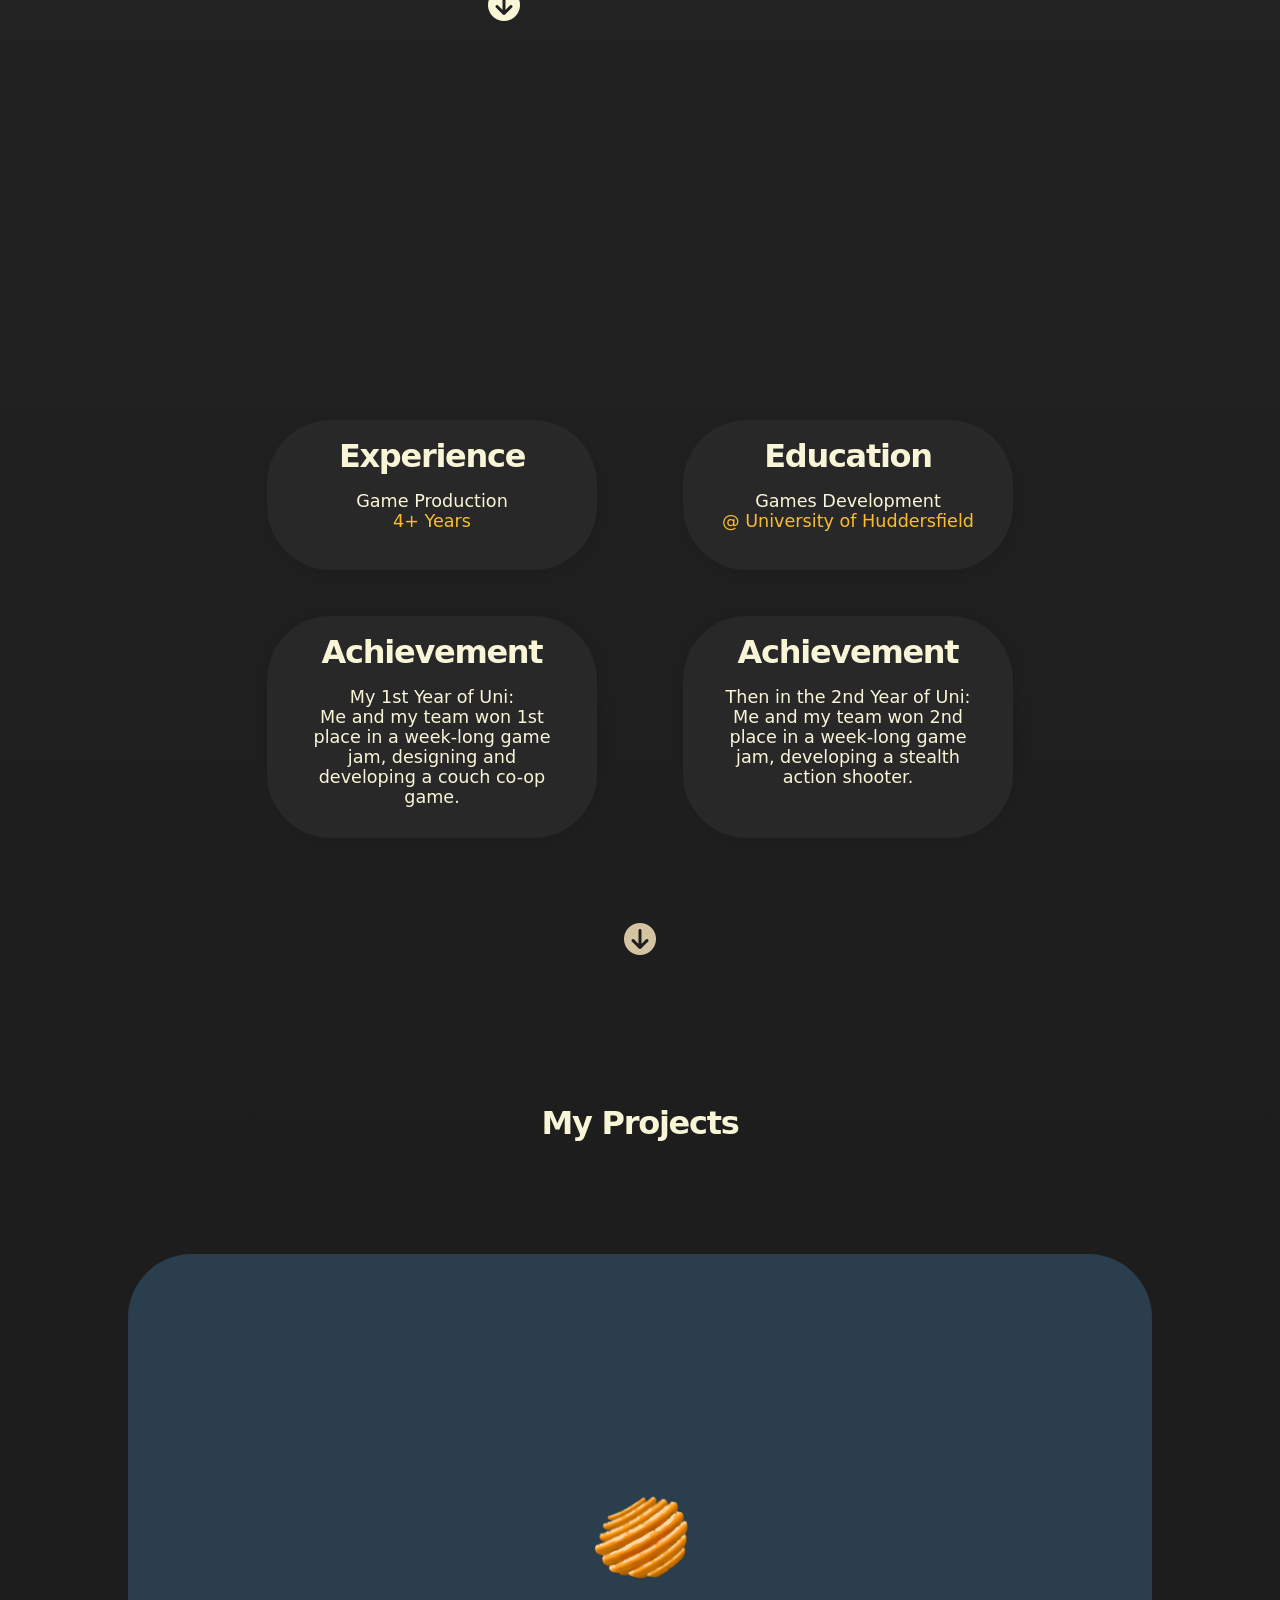
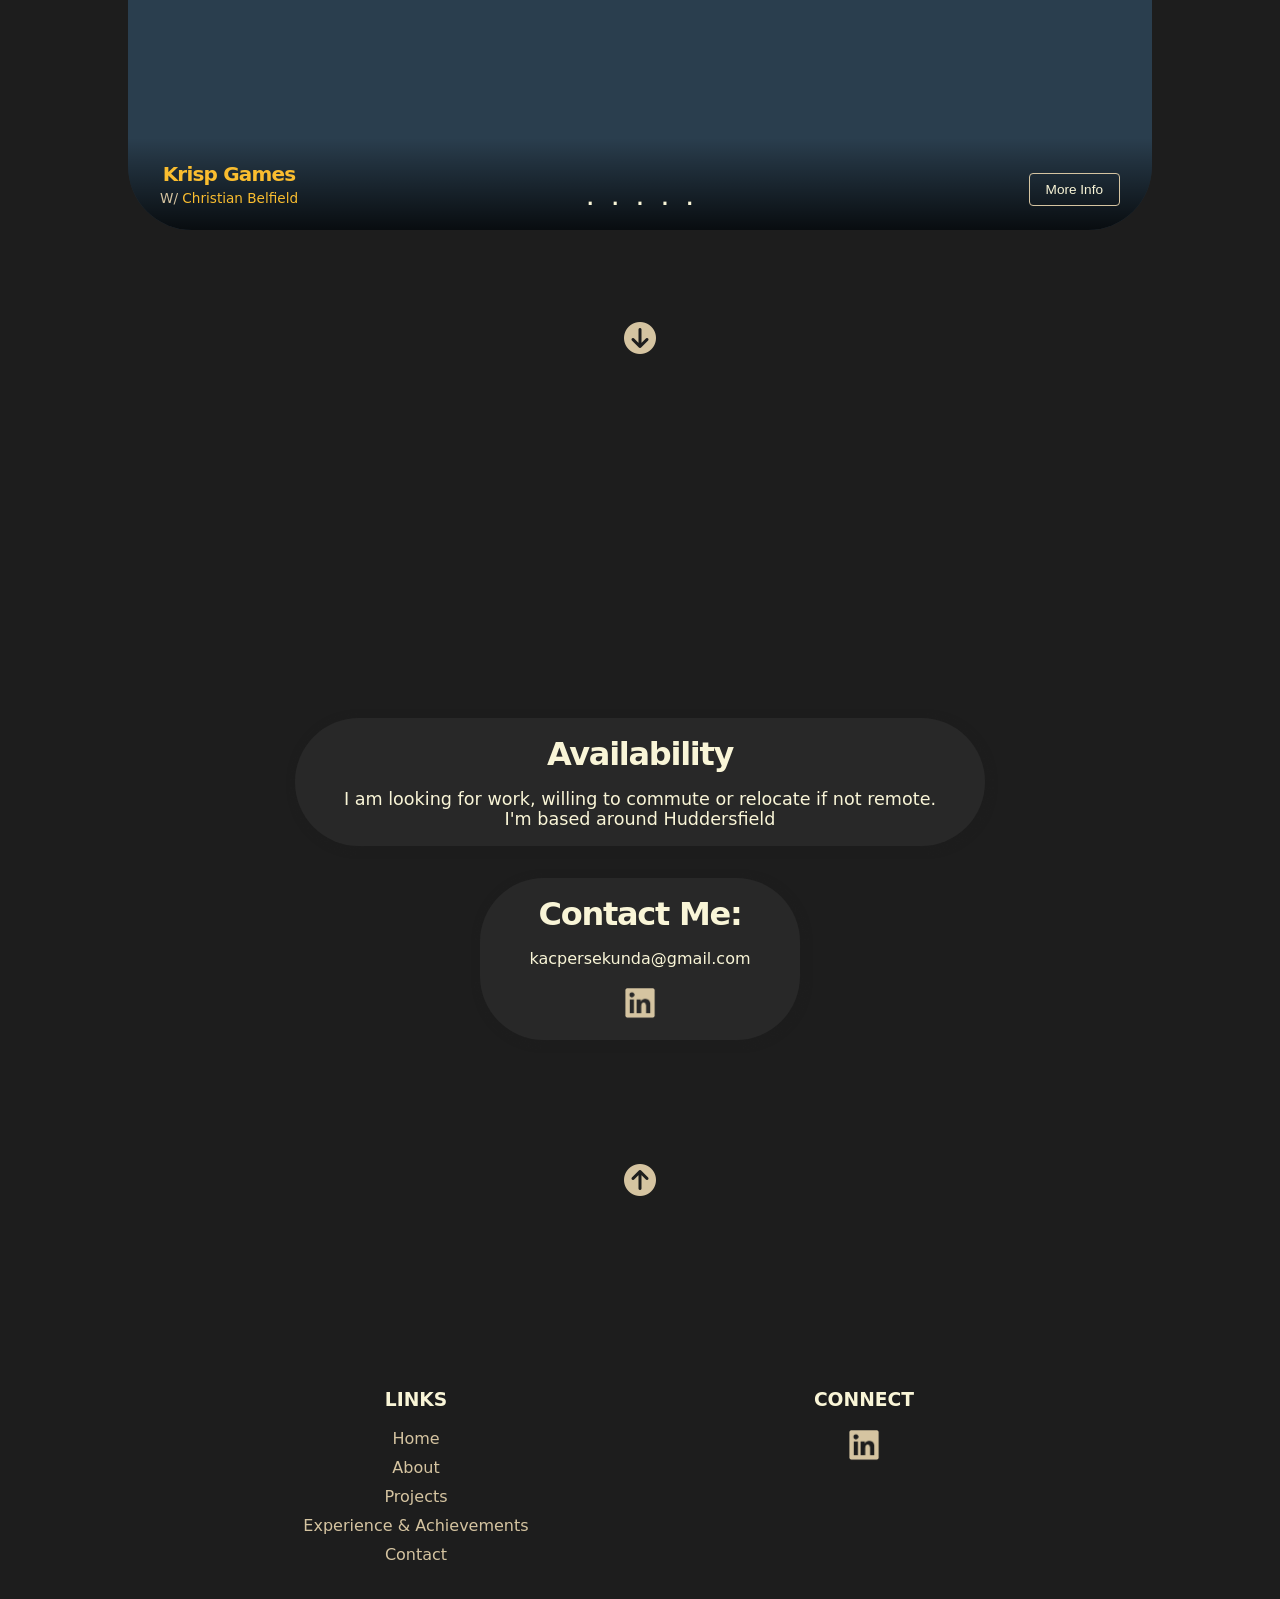
==== commit 544ef71e: "📜- Gradient & Colour Changes" ====
--- a/index.html
+++ b/index.html
@@ -56,13 +56,13 @@
     </section>
     <section id="about">
         <div class="about-container">
-            <div class="panel-2">
+            <div class="panel">
                 <h2>About Me:</h2>
                 <p">I am a flexible, ambitious and reliable individual who recently graduated in Games Development (Production) 
                 at the University of Huddersfield. I use my free time to develop and explore various sectors of game dev, such as 3D modelling, texturing, animation 
                 and procedural animation. But mostly I program in engines like Unreal Engine and Unity using C++, Unreal Engine Blueprints or C# accordingly.</p> 
             </div>
-            <div class="panel-2">
+            <div class="panel">
                 <h2>Skills</h2>
                 <p>Great working knowledge of game engines such as Unreal Engine 4 & 5, using blueprints, C++, Python integration and API usage.</p>
                 <br>
@@ -74,28 +74,28 @@
     </section>
     <section id="achievements">
         <div class="about-grid">
-            <div class="panel">
+            <div class="panel-2">
                 <h2>Experience</h2>
                 <p>Game Production</p>
                 <p style="color: var(--highlight);">4+ Years</p>
             </div>
-            <div class="panel">
+            <div class="panel-2">
                 <h2>Education</h2>
                 <p>Games Development</p>
                 <p style="color: var(--highlight);">@ University of Huddersfield</p>
             </div>
-            <div class="panel">
+            <div class="panel-2">
                 <h2>Achievement</h2>
                 <p>My 1st Year of Uni:</p>
                 <p>Me and my team won 1st place in a week-long game jam, designing and developing a couch co-op game.</p>
             </div>
-            <div class="panel">
+            <div class="panel-2">
                 <h2>Achievement</h2>
                 <p>Then in the 2nd Year of Uni:</p>
                 <p>Me and my team won 2nd place in a week-long game jam, developing a stealth action shooter.</p>
             </div>
         </div>
-        <a class="home-arrow" href="#projects"><i class="fa-solid fa-circle-arrow-down"></i></a>
+        <a class="home-arrow" style="color: var(--secondary-dark);" href="#projects"><i class="fa-solid fa-circle-arrow-down"></i></a>
     </section>
     <section id="projects">
         <!--Skillthrive tutorial for image slider: https://www.youtube.com/watch?v=McPdzhLRzCg-->
@@ -127,7 +127,7 @@
                 <div class="project-info">
                     <div class="project-text">
                         <h2>Supercharged</h2>
-                        <p>Uni Team Project - <a style="color: var(--highlight);" href="https://www.youtube.com/watch?v=Yf3FneZyMq0">Tailer</a></p>
+                        <p>Uni Team Project - <a style="color: var(--highlight);" href="https://www.youtube.com/watch?v=Yf3FneZyMq0">Trailer</a></p>
                     </div>
                     <button class="button" onclick="location.href='/projects/supercharged.html'">More Info</button>
                 </div>
@@ -161,7 +161,7 @@
                 <button onclick="scrollToSlide(4)">.</button>
             </div>
         </div>
-        <a class="home-arrow" href="#contact"><i class="fa-solid fa-circle-arrow-down"></i></a>
+        <a class="home-arrow" style="color: var(--secondary-dark);" href="#contact"><i class="fa-solid fa-circle-arrow-down"></i></a>
     </section>
     <section id="contact">
         <div class="panel-2" style="width: fit-content; height: fit-content; padding: 1rem 3rem;">
@@ -171,8 +171,12 @@
         </div>
         <div class="panel-2" style="width: fit-content; height: fit-content; padding: 1rem 3rem;">
             <h2>Contact Me:</h2>
-            <p">kacpersekunda@gmail.com</p> 
-        </div>
+            <p">kacpersekunda@gmail.com</p> <br>
+            <img src="./assets/linkedin-logo.png" alt="LinkedIn Profile"
+                    class="icon" onclick="location.href='https://www.linkedin.com/in/kacper-sekunda-793a212b4/'"
+            />
+        </div>
+        <a class="home-arrow" style="color: var(--secondary-dark);" href="#home"><i class="fa-solid fa-circle-arrow-up"></i></a>
     </section>
     <div id="footer">
         <script>
--- a/style.css
+++ b/style.css
@@ -31,6 +31,7 @@
     font-family: Inter, system-ui, sans-serif;
     text-align: center;
     overflow-x: hidden;
+    background: linear-gradient(to bottom, var(--primary) 0%, var(--primary-dark) 60%);
 }
 
 body:hover {
@@ -221,7 +222,7 @@
 }
 
 .panel-2 {
-    background-color: var(--primary-dark);
+    background-color: var(--primary);
     border-radius: 4rem;
     width: 75%;
     height: 90%;
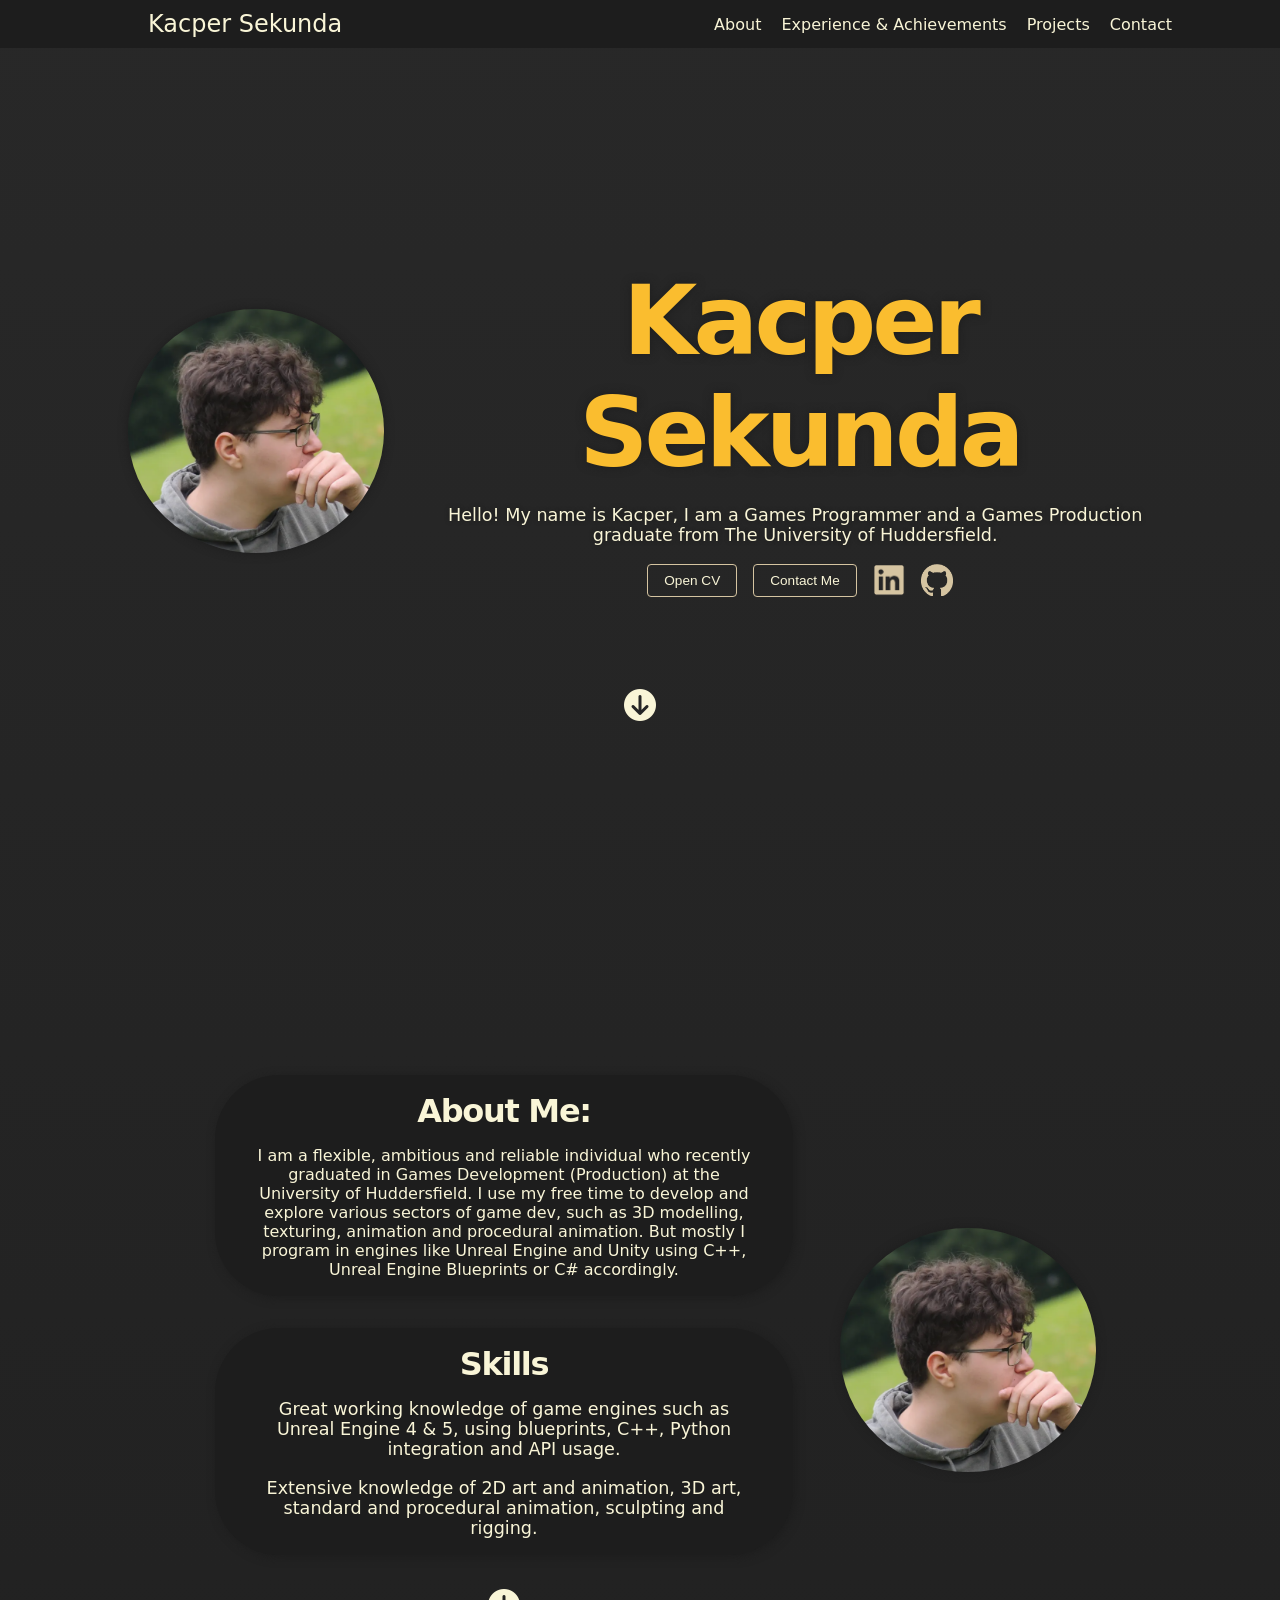
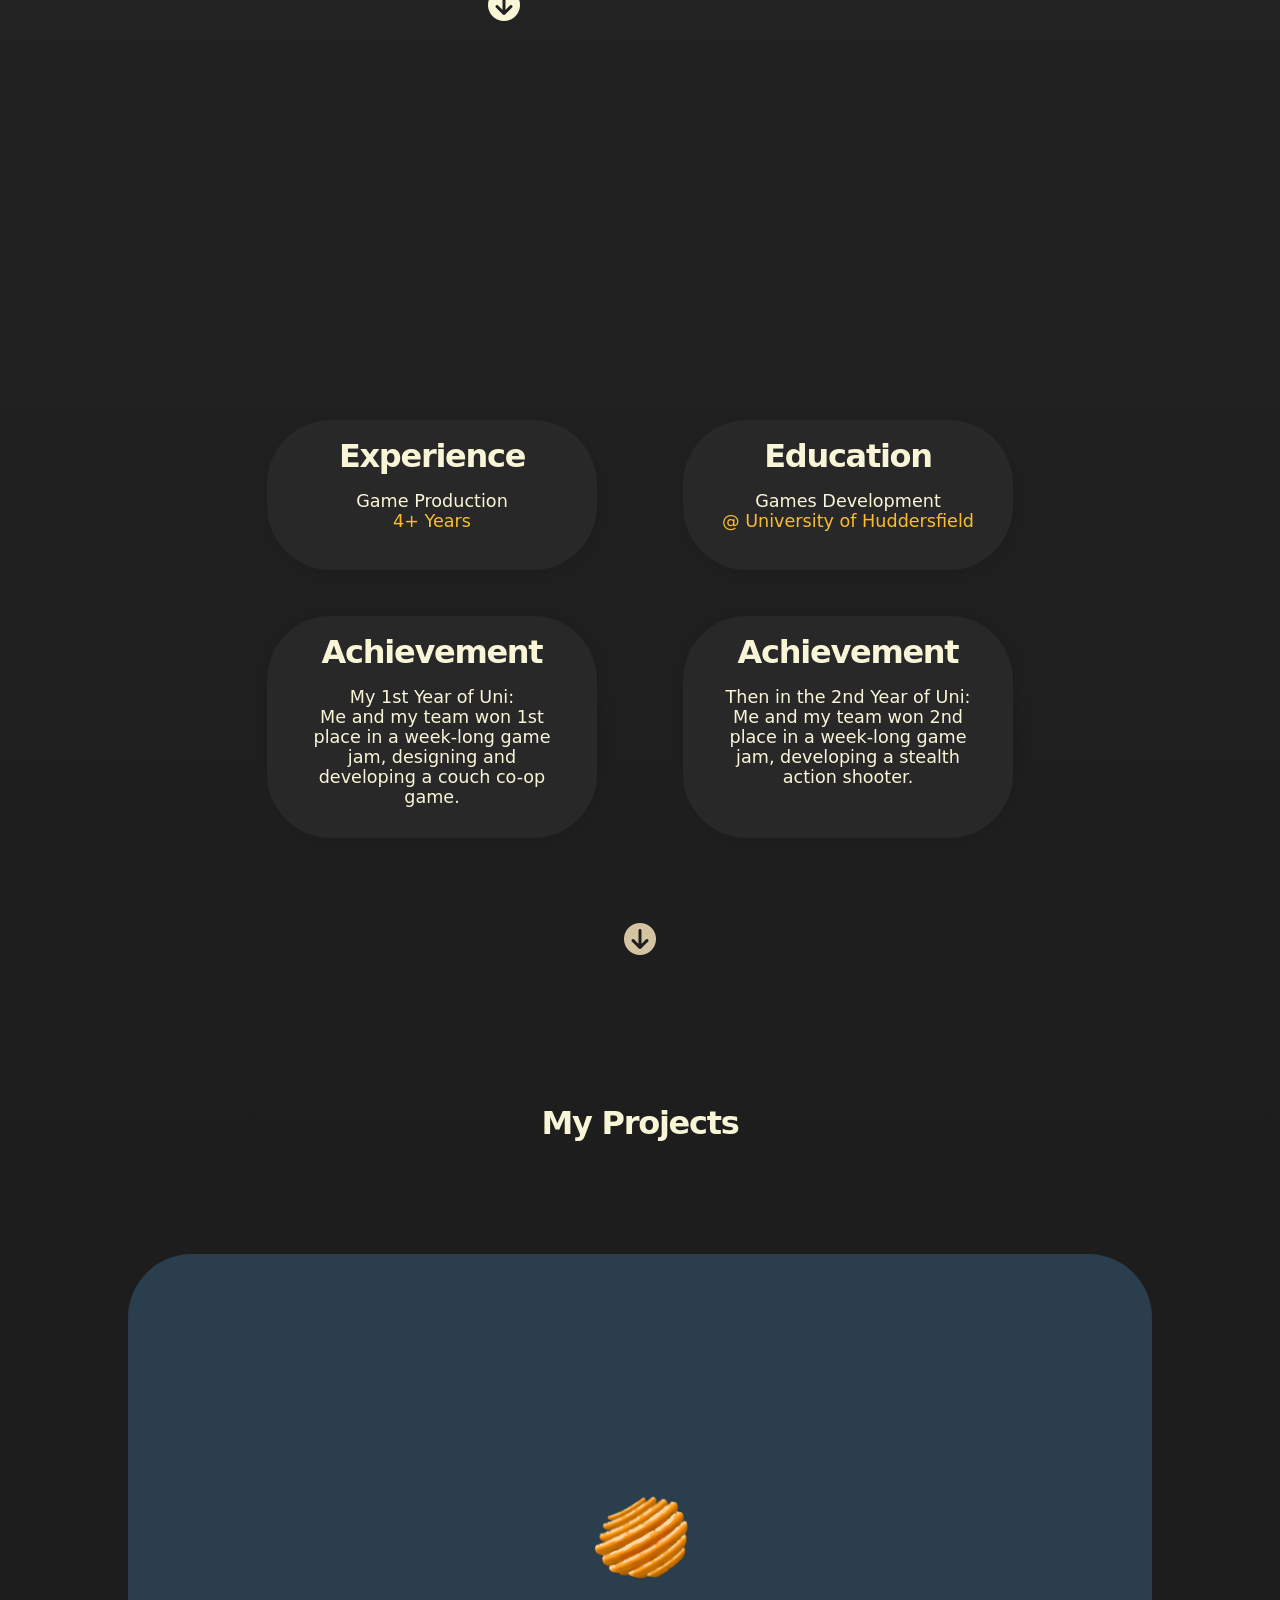
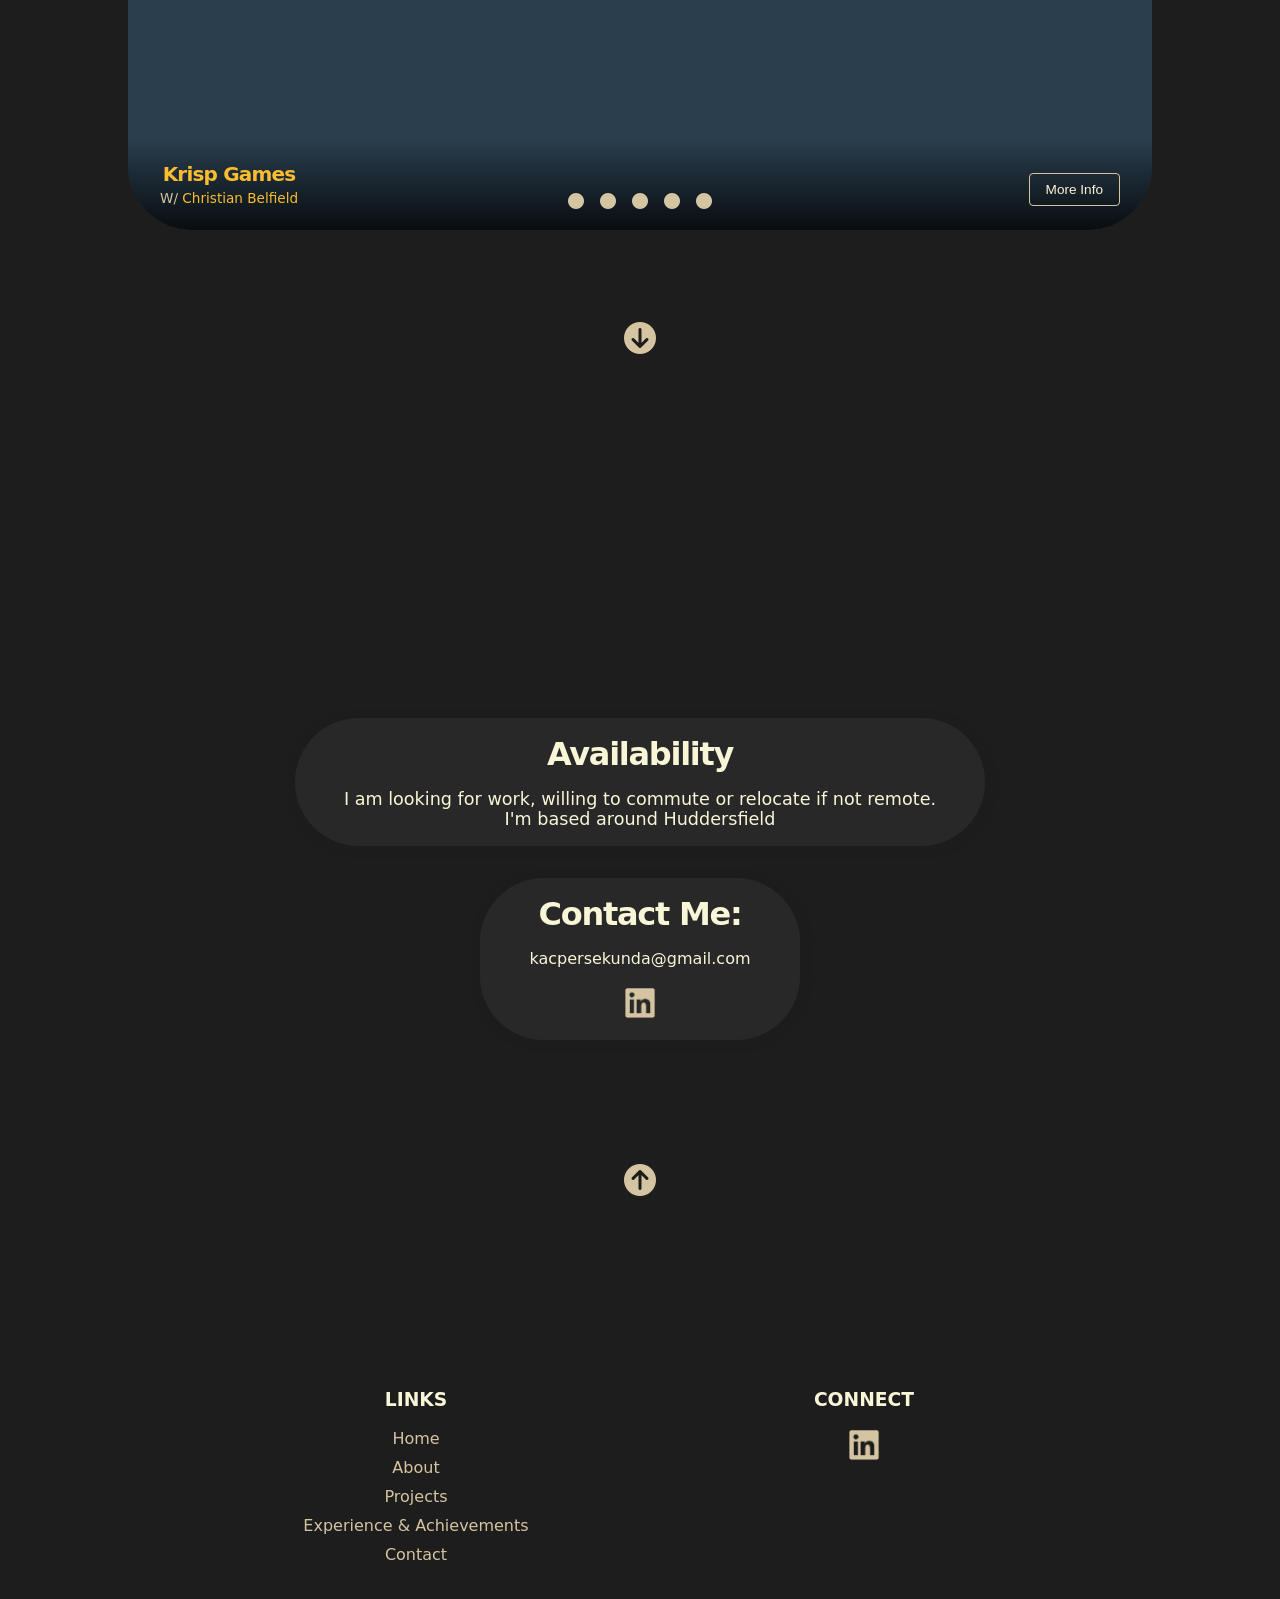
==== commit 34442987: "📜- Phone updates" ====
--- a/index.html
+++ b/index.html
@@ -113,7 +113,7 @@
             </div>
             </div>
             <div class="project">
-                <img src="assets\Corpo-Rats_ Reloaded (TEMP-ART2).png">
+                <img src="assets\Poster 16x9.png">
                 <div class="project-info">
                     <div class="project-text">
                         <h2>Corpo-Rats: Reloaded</h2>
@@ -154,11 +154,11 @@
             </div>
             </div>
             <div class="slider-nav">
-                <button onclick="scrollToSlide(0)">.</button>
-                <button onclick="scrollToSlide(1)">.</button>
-                <button onclick="scrollToSlide(2)">.</button>
-                <button onclick="scrollToSlide(3)">.</button>
-                <button onclick="scrollToSlide(4)">.</button>
+                <button onclick="scrollToSlide(0)"><i class="fa-solid fa-circle"></i></button>
+                <button onclick="scrollToSlide(1)"><i class="fa-solid fa-circle"></i></button>
+                <button onclick="scrollToSlide(2)"><i class="fa-solid fa-circle"></i></button>
+                <button onclick="scrollToSlide(3)"><i class="fa-solid fa-circle"></i></button>
+                <button onclick="scrollToSlide(4)"><i class="fa-solid fa-circle"></i></button>
             </div>
         </div>
         <a class="home-arrow" style="color: var(--secondary-dark);" href="#contact"><i class="fa-solid fa-circle-arrow-down"></i></a>
--- a/style.css
+++ b/style.css
@@ -360,8 +360,8 @@
 .slider-nav button {
     background: none;
     border: none;
-    color: var(--secondary);
-    font-size: 2rem;
+    color: var(--secondary-dark);
+    font-size: 1rem;
     cursor: pointer;
     padding: 0;
     line-height: 1;
@@ -451,4 +451,147 @@
     grid-area: text;
     align-self: center;
     text-align: left;
+}
+
+@media screen and (max-width: 768px) {
+
+.home-arrow{
+    display: none;
+}
+
+#navigation{
+    width: 100%;
+    justify-content: center;
+    padding: 10px 0px;
+}
+
+p{
+    font-size: .8rem;
+}
+
+h2{
+    font-size: 1.4rem;
+}
+
+.nav-links{
+    display: none;
+}
+
+.nav-title {
+    justify-content: center;
+    padding-left: 0%;
+    width: 100%;
+}
+
+.home-title-text{
+    font-size: 3rem;
+}
+
+.profile {
+    flex-direction: column;
+    width: 80%;
+    gap: 2rem;
+}
+
+.profile-picture {
+    width: 55%;
+}
+
+#about {
+    flex-direction: column;
+    height: 80vh;
+}
+
+.about-container {
+    width: 90%;
+}
+
+.panel-2 {
+    width: 70%;
+}
+
+.about-grid {
+    grid-template-columns: 1fr;
+    width: 90%;
+    gap: 2rem;
+}
+
+.about-picture{
+    display: none;
+}
+
+.panel {
+    width: 70%;
+    font-size: .8rem;
+}
+
+#achievements {
+    height: 80vh;
+}
+
+#projects {
+    height: 80vh;
+}
+
+.slider-wrapper {
+    margin-top: 2rem;
+    width: 80%;
+    overflow: visible;
+}
+
+.slider-nav {
+    bottom: -2.5rem;
+}
+
+#individual-project {
+    grid-template-columns: 1fr;
+    grid-template-areas:
+        "title"
+        "image"
+        "text";
+    width: 90%;
+    height: auto;
+}
+
+.slider-nav button {
+    font-size: 0.5rem;
+}
+
+.project-text h2 {
+    font-size: 0.85rem;
+}
+
+.project-text p {
+    font-size: 0.7rem;
+}
+
+.project-info .button {
+    padding: 4px 8px;
+    font-size: 0.7rem;
+}
+
+#individual-project h1,
+#individual-project img {
+    margin-left: 0;
+    width: 100%;
+    text-align: center;
+}
+
+#individual-project #project-text {
+    text-align: center;
+}
+
+#contact {
+    width: 80%;
+    height: auto;
+    min-height: 50vh;
+    justify-content: center;
+    padding: 2rem 1rem;
+}
+
+.footer {
+    flex-direction: column;
+    padding: 25px 5%;
+    gap: 1.5rem;
+}
 }
